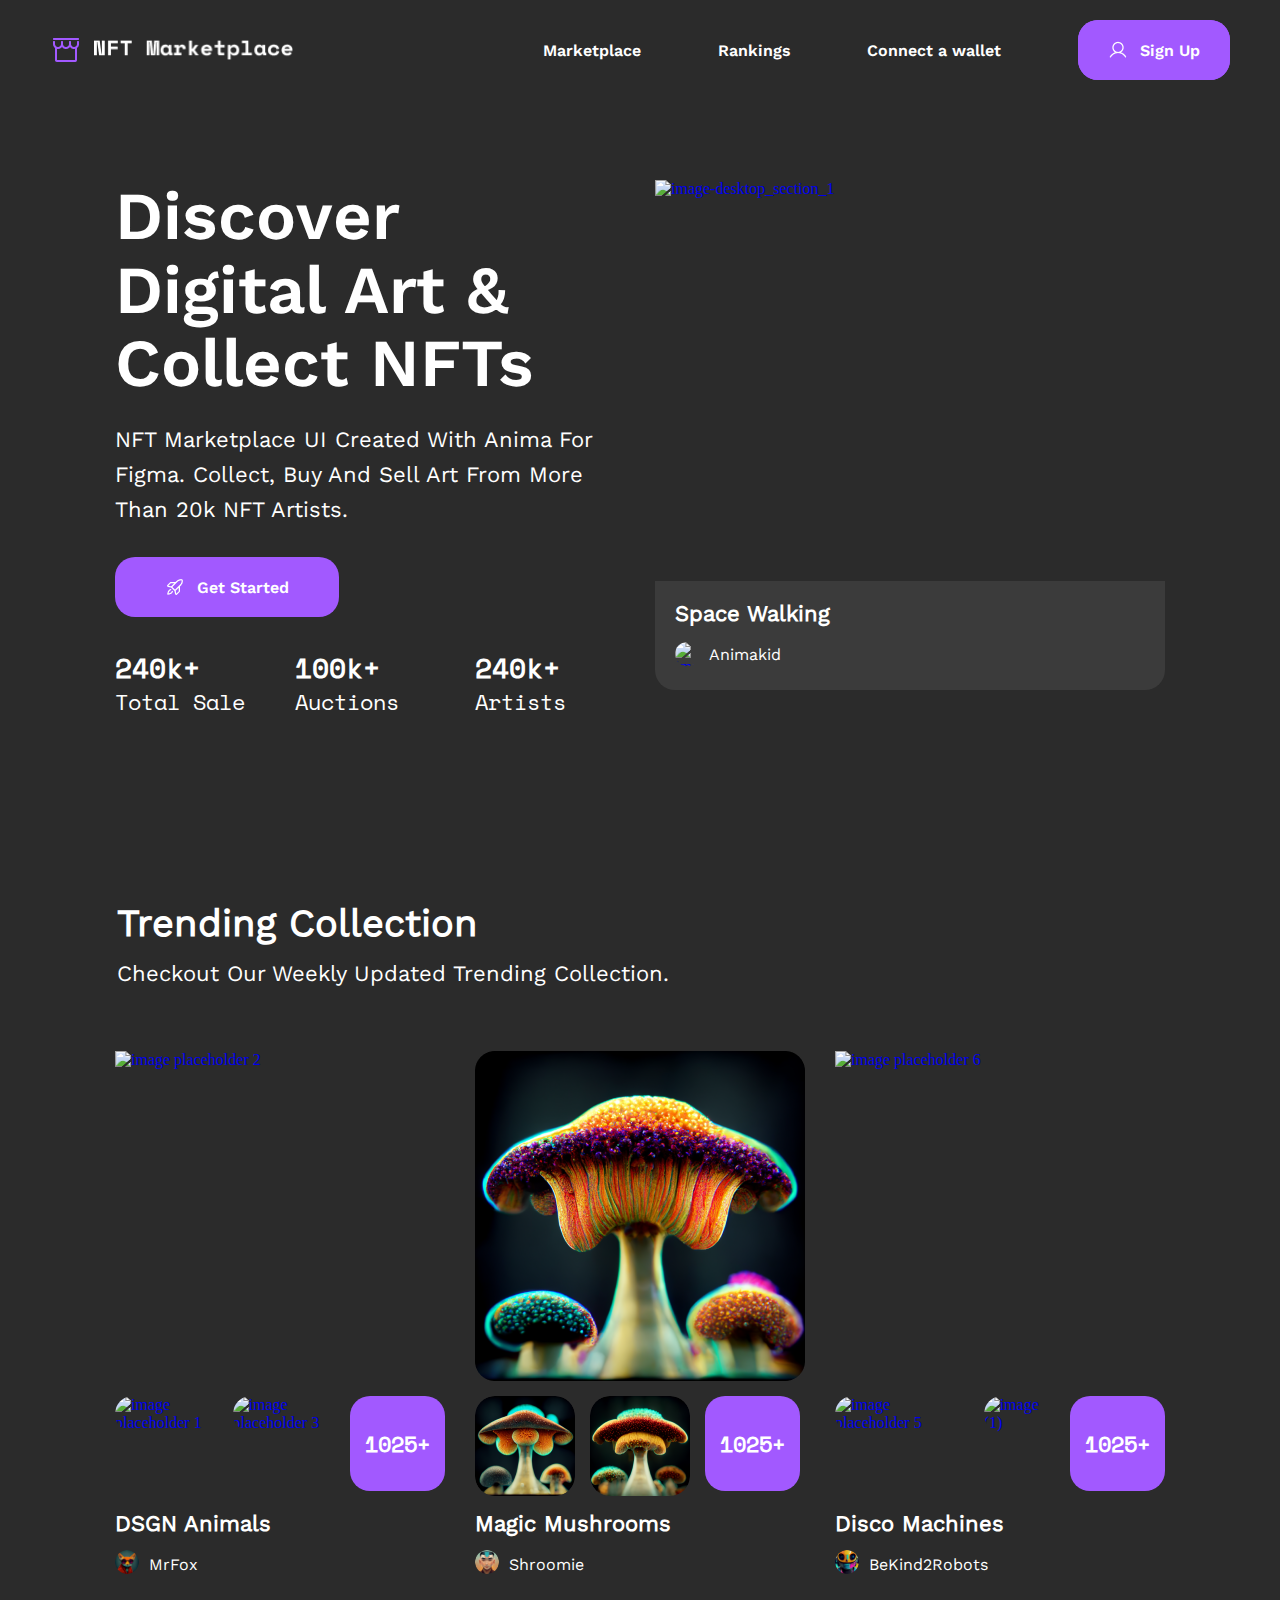
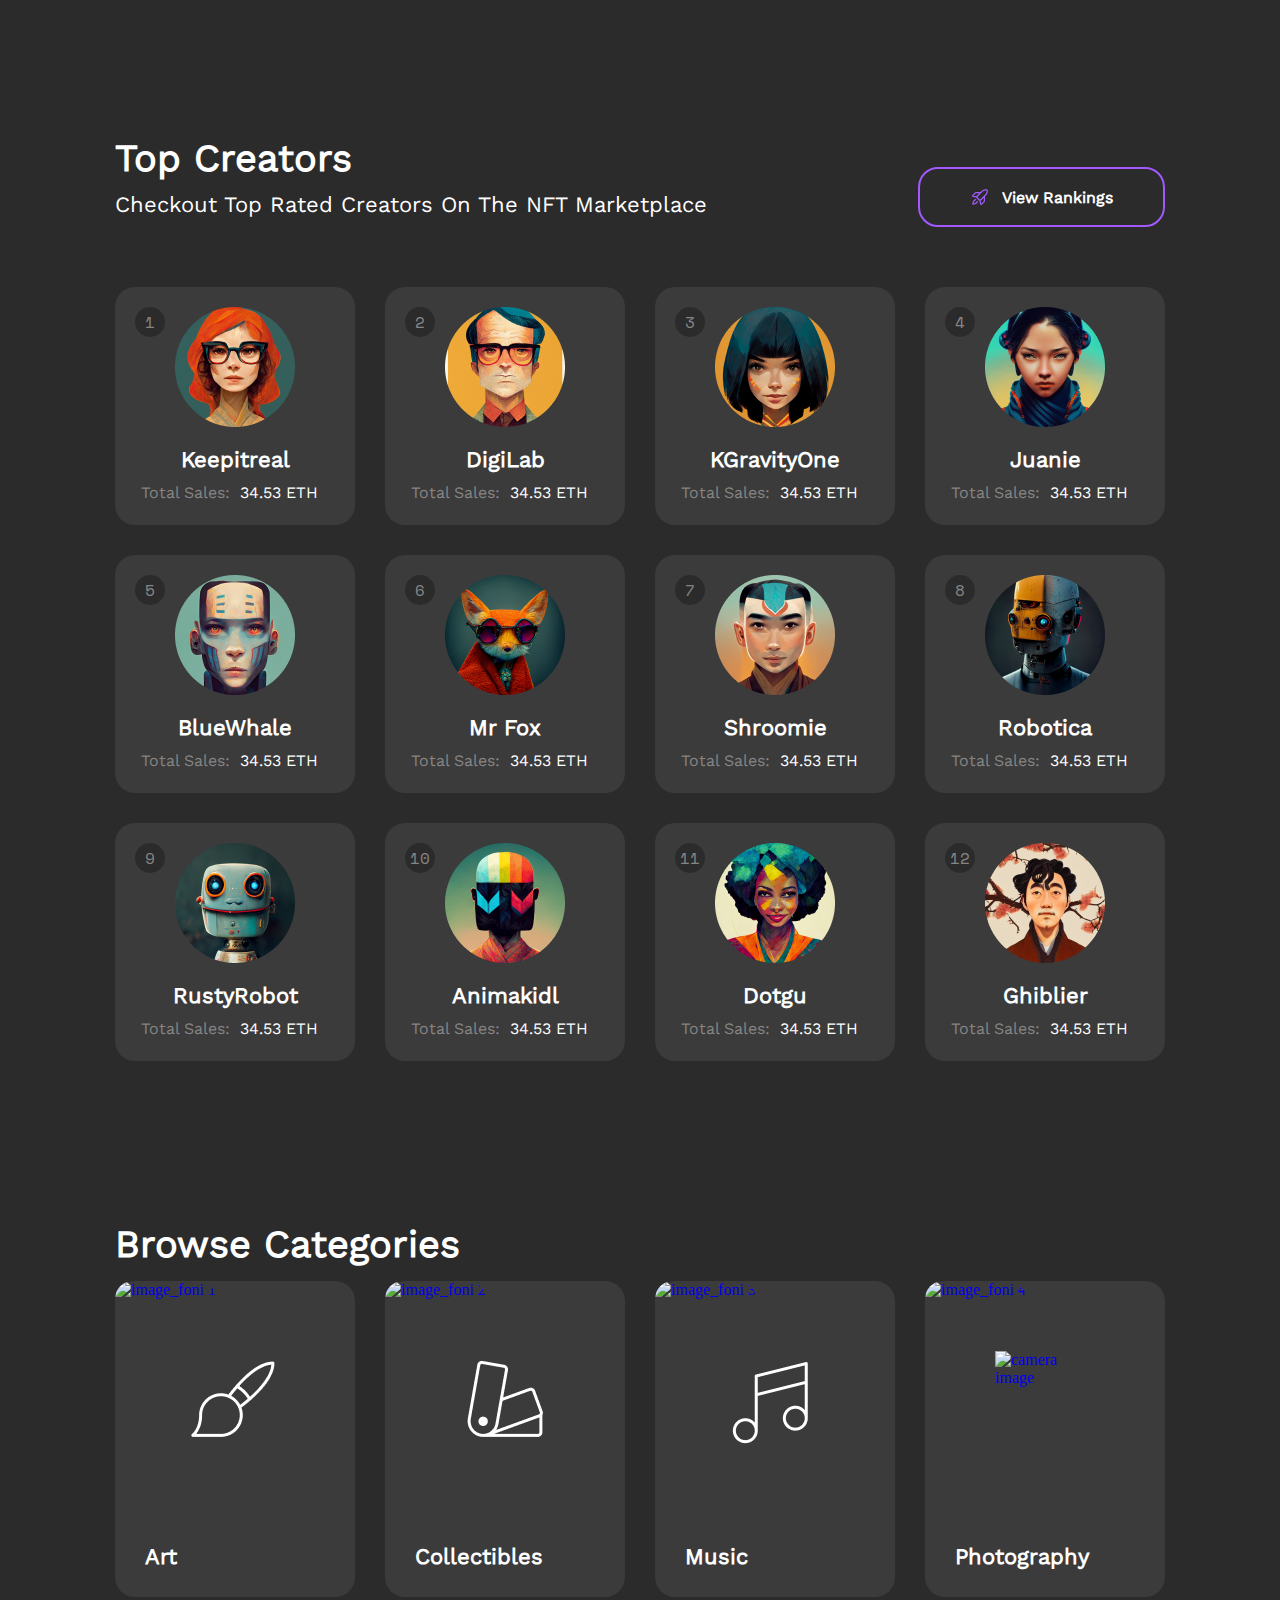
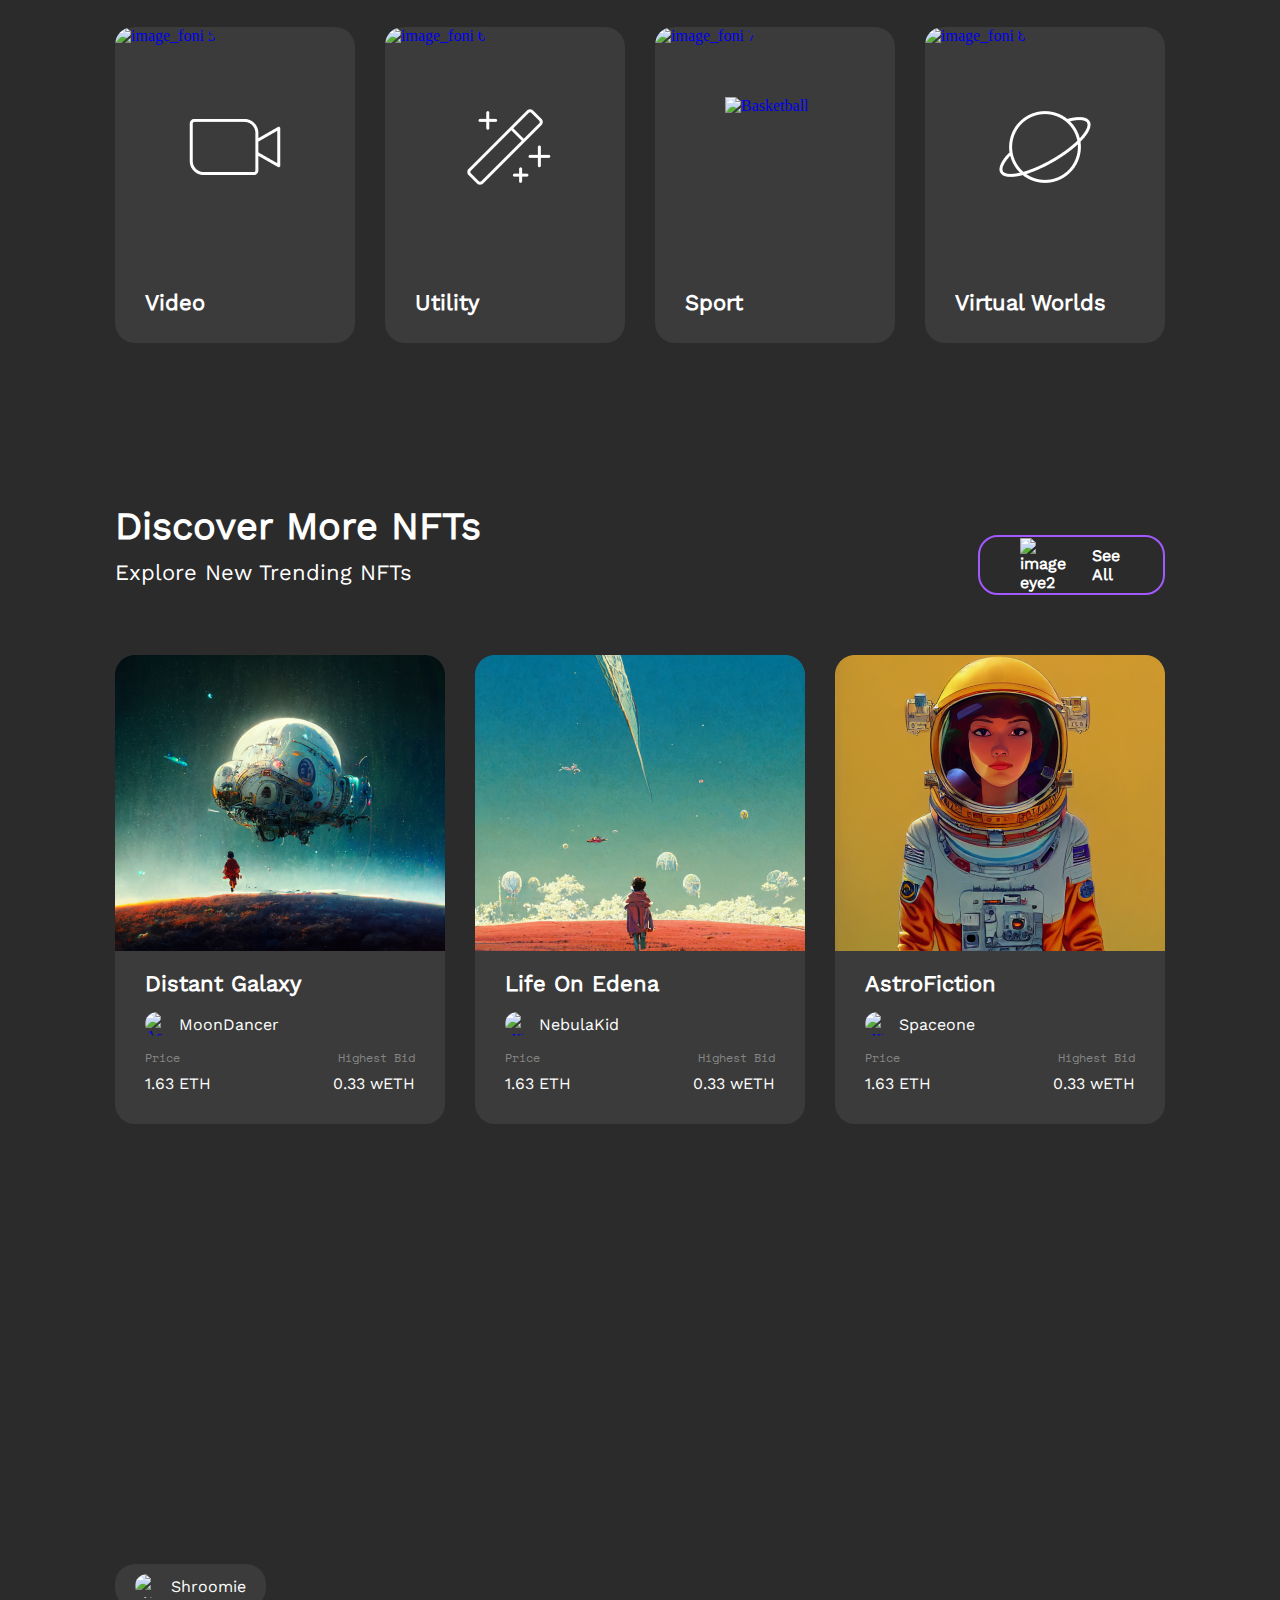
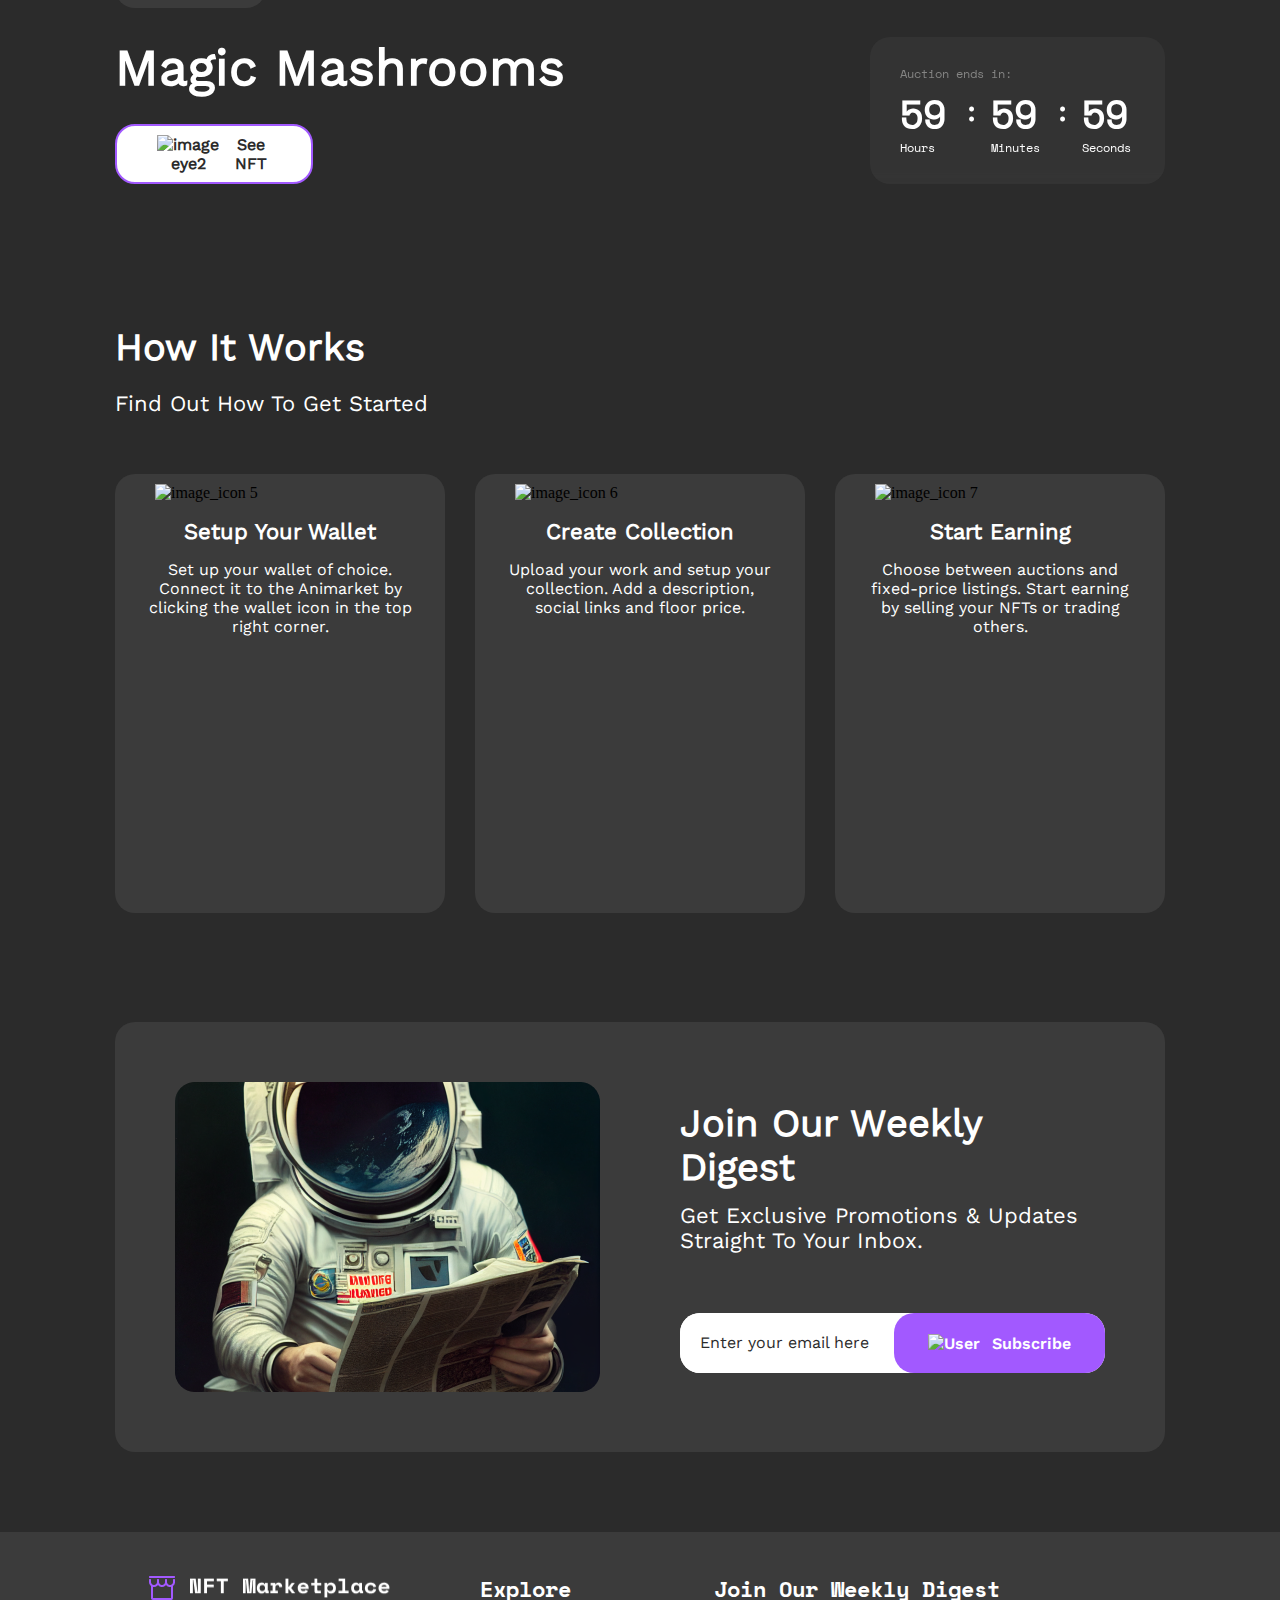
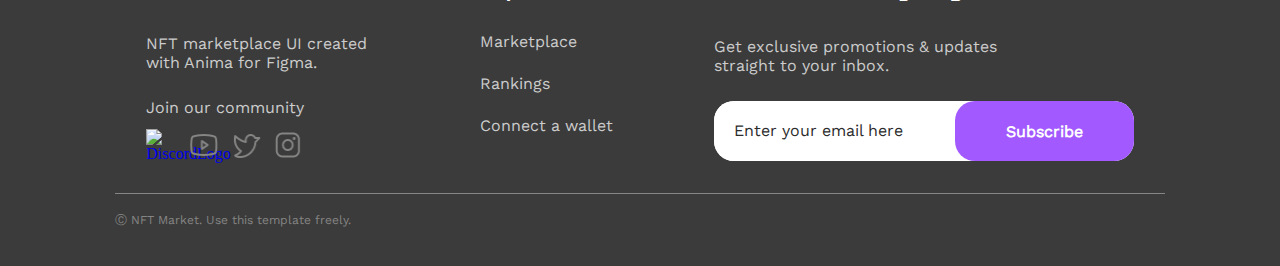
==== index.html @ 7fdbebb8 "Add files via upload" ====
<!DOCTYPE html>
<html lang="en">
<head>
    <meta charset="UTF-8">
    <meta name="viewport" content="width=device-width, initial-scale=1.0">
    <link rel="stylesheet" href="style.css">
    <title>index</title>
</head>
<body>
    <!--header start-->
    <header>
        <!--site logo-->
        <a class="header_image" href="#section_8_subscrible">
            <img class="image_logo_1" src="image/Storefront.png" alt="Storefront">
            <img class="image_logo_2" src="image/NFT Marketplace.png" alt="NFT">
        </a>
        <!--site logo end-->
        <!--menu navbar-->
        <nav class="navbar_menu">
            <a href="marketplace.html">Marketplace</a>
            <a href="rakings.html">Rankings</a>
            <a href="nft2.html">Connect a wallet</a>
            <button class="sign_up" type="button"><a class="sign_up" href="nft2.html"><img class="sign_up_image" src="image/User.png" alt="User">Sign Up</a></button>
            <!--mobile version-->
            <div class="burger_menu">
                <img class="image_burger_menu" src="image/Burger Menu.png" alt="burger_menu">
            </div>
        </nav>
        <!--menu navbar end-->
    </header>
    <!--header end-->  
    <!--main start-->
    <main>
        <div class="desktop_section_1">
            <div class="desktop_container_1">
                <!--section 1 desktop information box-->
                <div class="desktop_box_1">
                    <!--h1-->
                    <div class="desktop_text_h1">
                        <h1 class="desktop_text_h1_style">Discover digital art & Collect NFTs</h1>
                    </div>
                    <!--paragraf-->
                    <div id="desktop_text_p" class="desktop_text_h1">
                        <p class="desktop_text_p_style">NFT marketplace UI created with Anima for Figma. Collect, buy and sell art from more than 20k NFT artists.</p>
                    </div>
                     <!--a link ღილაკი Get Started-->
                    <a id="desktop_get_started" class="sign_up" href="nft2.html"><img class="image_user" src="image/RocketLaunch.png" alt="RocketLaunch">Get Started</a>
                    <!--information text add-->
                    <div class="desktop_add_info_box">
                        <div class="add_mini_box"><p class="add_mini_box_text">240k+</p></div>
                        <div class="add_mini_box"><p class="add_mini_box_text">100k+</p></div>
                        <div class="add_mini_box"><p class="add_mini_box_text">240k+</p></div>
                        <div class="add_mini_box"><p class="add_mini_box_text2">Total Sale</p></div>
                        <div class="add_mini_box"><p class="add_mini_box_text2">Auctions</p></div>
                        <div class="add_mini_box"><p class="add_mini_box_text2">Artists</p></div>
                    </div>
                    <!--information text add   end--> 
                </div>
                <!--section 1 desktop information box end-->
                <!-- a link ( foto and text)-->
                <a class="desktop_box_2" href="artist.html">
                    <div class="desktop_image_charcho">
                        <img class="desktop_image_box_2" src="image/Image decstop_section 1.png" alt="image-desktop_section_1">
                    </div>
                    <div class="desktop_box_2_part">
                        <div class="desktop_text_space_walking">
                            <p class="desktop_text_space_walking_style">Space Walking</p>
                        </div>
                        <div class="desktop_animekid_box">
                            <img class="desktop_image_avatar" src="image/Asset 12 2 (1).png" alt="image_asset 12 2 1">
                            <p class="desktop_text_animakid">Animakid</p>
                        </div>
                    </div>
                </a>
                <!-- a link ( foto and text)   end-->
                <!--desktop_mobile version-->
                <a class="desktop_get_started_mobile" href="nft2.html"><img class="image_user" src="image/RocketLaunch.png" alt="RocketLaunch">Get Started</a>
                <div class="desktop_add_info_box_mobile">
                    <div class="desktop_mini_box_mobile"><p class="add_mini_box_text">240k+</p></div>
                    <div class="desktop_mini_box_mobile"><p class="add_mini_box_text">100k+</p></div>
                    <div class="desktop_mini_box_mobile"><p class="add_mini_box_text">240k+</p></div>
                    <div class="desktop_mini_box_mobile2"><p class="add_mini_box_text2">Total Sale</p></div>
                    <div class="desktop_mini_box_mobile2"><p class="add_mini_box_text2">Auctions</p></div>
                    <div class="desktop_mini_box_mobile2"><p class="add_mini_box_text2">Artists</p></div>
                </div>
                <!--desktop_mobile version   end-->
            </div>
        </div>
        <!--section 2 (desktop)-->
        <div class="desktop_section_2">
            <!--section 2 h1-->
            <div class="desk_section_2_h1">
                <p class="trending_collection_style">Trending Collection</p>
            </div>
            <!--section 2 h3-->
            <div id="desk_section_2_h3" class="desk_section_2_h1">
                <p class="desk_section_2_h3_style">Checkout our weekly updated trending collection.</p>
            </div>
            <!-- section 2   image card -->
            <div class="desk_section_2_image_card">
                <!-- 3 big image-->
                <div class="desk_section_2_card_charcho">
                    <a href="nft page.html"><img class="section_2_big_image" src="image/Image Placeholder (2).png" alt="image placeholder 2"></a>
                </div>
                <div id="mobile_none_box1" class="desk_section_2_card_charcho">
                    <a href="nft page.html"><img class="section_2_big_image" src="image/Primary Photo Placeholder 2.png" alt="Primary photo placeholder 2"></a>
                </div>
                <div id="mobile_none_box2" class="desk_section_2_card_charcho">
                    <a href="nft page.html"><img class="section_2_big_image" src="image/Image Placeholder (6).png" alt="image placeholder 6"></a>
                </div>
                <!-- 3 big image end-->
                <!-- 2 small image card end namber box-->
                <div class="desk_section_2_card_charcho_2">
                    <a href="nft page.html"><img class="section_2_mini_image" src="image/Image Placeholder (1).png" alt="image placeholder  1"></a>
                    <a href="nft page.html"><img class="section_2_mini_image" src="image/Image Placeholder (3).png" alt="image placeholder 3"></a>
                    <a href="nft page.html"><div class="mini_image_box">
                        <p class="mini_image_number">1025+</p>
                    </div></a>
                </div>
                <div id="mobile_none_box3" class="desk_section_2_card_charcho_2">
                    <a href="nft page.html"><img class="section_2_mini_image" src="image/Secondary Photo Placeholder 4.png" alt="Secondary 4"></a>
                    <a href="nft page.html"><img class="section_2_mini_image" src="image/Secondary Photo Placeholder 5.png" alt=" Secondary 5"></a>
                    <a href="nft page.html"><div class="mini_image_box">
                        <p class="mini_image_number">1025+</p>
                    </div></a>
                </div>
                <div id="mobile_none_box4" class="desk_section_2_card_charcho_2">
                    <a href="nft page.html"><img class="section_2_mini_image" src="image/Image Placeholder (5).png" alt="image placeholder 5"></a>
                    <a href="nft page.html"><img class="section_2_mini_image" src="image/Image (1).png" alt=" image (1)"></a>
                    <a href="nft page.html"><div class="mini_image_box">
                        <p class="mini_image_number">1025+</p>
                    </div></a>
                </div>
                <!-- 2 small image card end namber box    end-->
                <!-- 3 card name and logo -->
                <div class="desk_section_2_card_charcho_3">
                    <div class="desktop_text_space_walking">
                        <p class="desktop_text_space_walking_style">DSGN Animals</p>
                    </div>
                    <div class="desktop_animekid_box">
                        <a href="artist.html"><img class="desktop_image_avatar" src="image/list 6.png" alt="list 6"></a>
                        <p class="desktop_text_animakid">MrFox</p>
                    </div>    
                </div>
                <div id="mobile_none_box5" class="desk_section_2_card_charcho_3">
                    <div class="desktop_text_space_walking">
                        <p class="desktop_text_space_walking_style">Magic Mushrooms</p>
                    </div>
                    <div class="desktop_animekid_box">
                        <a href="artist.html"><img class="desktop_image_avatar" src="image/list 7.png" alt="list 7"></a>
                        <p class="desktop_text_animakid">Shroomie</p>
                    </div>    
                </div>
                <div id="mobile_none_box6" class="desk_section_2_card_charcho_3">
                    <div class="desktop_text_space_walking">
                        <p class="desktop_text_space_walking_style">Disco Machines</p>
                    </div>
                    <div class="desktop_animekid_box">
                        <a href="artist.html"><img class="desktop_image_avatar" src="image/list 12.png" alt="list 12"></a>
                        <p class="desktop_text_animakid">BeKind2Robots</p>
                    </div>    
                </div>
                <!-- 3 card name and logo   end -->
            </div>
        </div>
        <!--section 2 (desktop)   end-->
        <!--section 3 -->
        <div class="desktop_section_3">
            <!--section 3 text and  link-->
            <div class="desk_section_3_text_and_link_box">
                <!--section 3 h1 and paragraf-->
                <div class="desk_section_3_text">
                    <div class="section_3_line_h1">
                        <h1 class="trending_collection_style">Top creators</h1>
                    </div>
                    <div class="section_3_line_paragraf">
                        <p class="desk_section_2_h3_style">Checkout Top Rated Creators on the NFT Marketplace</p>
                    </div>
                </div>
                <!--a link ღილაკი View Rankings-->
                <a class="section_3_view_rankings" href="rakings.html"><img class="image_user" src="image/RocketLaunch 2.png" alt="RocketLaunch 2">View Rankings</a>
            </div>
            <!--section 3 text and link  end--> 
            <!--section 3 card box-->
            <div class="desk_section_3_cards_box">
                <!--section 3  card 1-->
                <a class="desk_section_3_card" href="artist.html">
                    <div class="section_3_image_and_namber">
                        <div class="section_3_number_box">
                            <p class="section_3_number_box_style">1</p>
                        </div>
                        <img class="section_3_card_image_1" src="image/person 1.png" alt="person 1">
                    </div>
                    <div class="section_3_name_and_sales">
                        <div class="section_3_name">
                            <p class="desktop_text_space_walking_style">Keepitreal</p>
                        </div>
                        <div id="section_3_sales_box" class="section_3_image_and_namber">
                            <div class="section_3_total_sales">
                                <p class="section_3_total_sales_style">Total Sales:</p>
                            </div>
                            <div class="section_3_total_sales">
                                <p class="desktop_text_animakid">34.53 ETH</p>
                            </div>
                        </div>
                    </div>
                </a>
                <!--section 3  card 2-->
                <a class="desk_section_3_card" href="artist.html">
                    <div class="section_3_image_and_namber">
                        <div class="section_3_number_box">
                            <p class="section_3_number_box_style">2</p>
                        </div>
                        <img class="section_3_card_image_1" src="image/person 2.png" alt="person 2">
                    </div>
                    <div class="section_3_name_and_sales">
                        <div class="section_3_name">
                            <p class="desktop_text_space_walking_style">DigiLab</p>
                        </div>
                        <div id="section_3_sales_box" class="section_3_image_and_namber">
                            <div class="section_3_total_sales">
                                <p class="section_3_total_sales_style">Total Sales:</p>
                            </div>
                            <div class="section_3_total_sales">
                                <p class="desktop_text_animakid">34.53 ETH</p>
                            </div>
                        </div>
                    </div>
                </a>
                <!--section 3  card 3-->
                <a class="desk_section_3_card" href="artist.html">
                    <div class="section_3_image_and_namber">
                        <div class="section_3_number_box">
                            <p class="section_3_number_box_style">3</p>
                        </div>
                        <img class="section_3_card_image_1" src="image/person 3.png" alt="person 3">
                    </div>
                    <div class="section_3_name_and_sales">
                        <div class="section_3_name">
                            <p class="desktop_text_space_walking_style">KGravityOne</p>
                        </div>
                        <div id="section_3_sales_box" class="section_3_image_and_namber">
                            <div class="section_3_total_sales">
                                <p class="section_3_total_sales_style">Total Sales:</p>
                            </div>
                            <div class="section_3_total_sales">
                                <p class="desktop_text_animakid">34.53 ETH</p>
                            </div>
                        </div>
                    </div>
                </a>
                <!--section 3  card 4-->
                <a class="desk_section_3_card">
                    <div class="section_3_image_and_namber">
                        <div class="section_3_number_box">
                            <p class="section_3_number_box_style">4</p>
                        </div>
                        <img class="section_3_card_image_1" src="image/person 4.png" alt="person 4">
                    </div>
                    <div class="section_3_name_and_sales">
                        <div class="section_3_name">
                            <p class="desktop_text_space_walking_style">Juanie</p>
                        </div>
                        <div id="section_3_sales_box" class="section_3_image_and_namber">
                            <div class="section_3_total_sales">
                                <p class="section_3_total_sales_style">Total Sales:</p>
                            </div>
                            <div class="section_3_total_sales">
                                <p class="desktop_text_animakid">34.53 ETH</p>
                            </div>
                        </div>
                    </div>
                </a>
                <!--section 3  card 5-->
                <a class="desk_section_3_card">
                    <div class="section_3_image_and_namber">
                        <div class="section_3_number_box">
                            <p class="section_3_number_box_style">5</p>
                        </div>
                        <img class="section_3_card_image_1" src="image/person 5.png" alt="person 5">
                    </div>
                    <div class="section_3_name_and_sales">
                        <div class="section_3_name">
                            <p class="desktop_text_space_walking_style">BlueWhale</p>
                        </div>
                        <div id="section_3_sales_box" class="section_3_image_and_namber">
                            <div class="section_3_total_sales">
                                <p class="section_3_total_sales_style">Total Sales:</p>
                            </div>
                            <div class="section_3_total_sales">
                                <p class="desktop_text_animakid">34.53 ETH</p>
                            </div>
                        </div>
                    </div>
                </a>
                <!--section 3  card 6-->
                <a id="mobile_version_none_6" class="desk_section_3_card" href="artist.html">
                    <div class="section_3_image_and_namber">
                        <div class="section_3_number_box">
                            <p class="section_3_number_box_style">6</p>
                        </div>
                        <img class="section_3_card_image_1" src="image/person 6.png" alt="person 6">
                    </div>
                    <div class="section_3_name_and_sales">
                        <div class="section_3_name">
                            <p class="desktop_text_space_walking_style">mr fox</p>
                        </div>
                        <div id="section_3_sales_box" class="section_3_image_and_namber">
                            <div class="section_3_total_sales">
                                <p class="section_3_total_sales_style">Total Sales:</p>
                            </div>
                            <div class="section_3_total_sales">
                                <p class="desktop_text_animakid">34.53 ETH</p>
                            </div>
                        </div>
                    </div>
                </a>
                <!--section 3  card 7-->
                <a href="artist.html" id="mobile_version_none_7" class="desk_section_3_card">
                    <div class="section_3_image_and_namber">
                        <div class="section_3_number_box">
                            <p class="section_3_number_box_style">7</p>
                        </div>
                        <img class="section_3_card_image_1" src="image/person 7.png" alt="person 7">
                    </div>
                    <div class="section_3_name_and_sales">
                        <div class="section_3_name">
                            <p class="desktop_text_space_walking_style">Shroomie</p>
                        </div>
                        <div id="section_3_sales_box" class="section_3_image_and_namber">
                            <div class="section_3_total_sales">
                                <p class="section_3_total_sales_style">Total Sales:</p>
                            </div>
                            <div class="section_3_total_sales">
                                <p class="desktop_text_animakid">34.53 ETH</p>
                            </div>
                        </div>
                    </div>
                </a>
                <!--section 3  card 8-->
                <a id="mobile_version_none_8" class="desk_section_3_card" href="artist.html">
                    <div class="section_3_image_and_namber">
                        <div class="section_3_number_box">
                            <p class="section_3_number_box_style">8</p>
                        </div>
                        <img class="section_3_card_image_1" src="image/person 8.png" alt="person8">
                    </div>
                    <div class="section_3_name_and_sales">
                        <div class="section_3_name">
                            <p class="desktop_text_space_walking_style">robotica</p>
                        </div>
                        <div id="section_3_sales_box" class="section_3_image_and_namber">
                            <div class="section_3_total_sales">
                                <p class="section_3_total_sales_style">Total Sales:</p>
                            </div>
                            <div class="section_3_total_sales">
                                <p class="desktop_text_animakid">34.53 ETH</p>
                            </div>
                        </div>
                    </div>
                </a>
                <!--section 3  card 9-->
                <a id="mobile_version_none_9" class="desk_section_3_card" href="artist.html">
                    <div class="section_3_image_and_namber">
                        <div class="section_3_number_box">
                            <p class="section_3_number_box_style">9</p>
                        </div>
                        <img class="section_3_card_image_1" src="image/person 9.png" alt="person 9">
                    </div>
                    <div class="section_3_name_and_sales">
                        <div class="section_3_name">
                            <p class="desktop_text_space_walking_style">RustyRobot</p>
                        </div>
                        <div id="section_3_sales_box" class="section_3_image_and_namber">
                            <div class="section_3_total_sales">
                                <p class="section_3_total_sales_style">Total Sales:</p>
                            </div>
                            <div class="section_3_total_sales">
                                <p class="desktop_text_animakid">34.53 ETH</p>
                            </div>
                        </div>
                    </div>
                </a>
                <!--section 3  card 10-->
                <a id="mobile_version_none_10" class="desk_section_3_card" href="artist.html">
                    <div class="section_3_image_and_namber">
                        <div class="section_3_number_box">
                            <p class="section_3_number_box_style">10</p>
                        </div>
                        <img class="section_3_card_image_1" src="image/person 10.png" alt="person 10">
                    </div>
                    <div class="section_3_name_and_sales">
                        <div class="section_3_name">
                            <p class="desktop_text_space_walking_style">animakidl</p>
                        </div>
                        <div id="section_3_sales_box" class="section_3_image_and_namber">
                            <div class="section_3_total_sales">
                                <p class="section_3_total_sales_style">Total Sales:</p>
                            </div>
                            <div class="section_3_total_sales">
                                <p class="desktop_text_animakid">34.53 ETH</p>
                            </div>
                        </div>
                    </div>
                </a>
                <!--section 3  card 11-->
                <a id="mobile_version_none_11" class="desk_section_3_card" href="artist.html">
                    <div class="section_3_image_and_namber">
                        <div class="section_3_number_box">
                            <p class="section_3_number_box_style">11</p>
                        </div>
                        <img class="section_3_card_image_1" src="image/person 11.png" alt="person 11">
                    </div>
                    <div class="section_3_name_and_sales">
                        <div class="section_3_name">
                            <p class="desktop_text_space_walking_style">Dotgu</p>
                        </div>
                        <div id="section_3_sales_box" class="section_3_image_and_namber">
                            <div class="section_3_total_sales">
                                <p class="section_3_total_sales_style">Total Sales:</p>
                            </div>
                            <div class="section_3_total_sales">
                                <p class="desktop_text_animakid">34.53 ETH</p>
                            </div>
                        </div>
                    </div>
                </a>
                <!--section 3  card 12-->
                <a href="artist.html" id="mobile_version_none_12" class="desk_section_3_card">
                    <div class="section_3_image_and_namber">
                        <div class="section_3_number_box">
                            <p class="section_3_number_box_style">12</p>
                        </div>
                        <img class="section_3_card_image_1" src="image/person 12.png" alt="person 12">
                    </div>
                    <div class="section_3_name_and_sales">
                        <div class="section_3_name">
                            <p class="desktop_text_space_walking_style">Ghiblier</p>
                        </div>
                        <div id="section_3_sales_box" class="section_3_image_and_namber">
                            <div class="section_3_total_sales">
                                <p class="section_3_total_sales_style">Total Sales:</p>
                            </div>
                            <div class="section_3_total_sales">
                                <p class="desktop_text_animakid">34.53 ETH</p>
                            </div>
                        </div>
                    </div>
                </a>
            </div>
            <!--section 3 card box   end-->
            <!--mobile version view rankings-->
            <a class="section_3_view_rankings_mobile" href="marketplace.html"><img class="image_user" src="image/RocketLaunch 2.png" alt="RocketLaunch 2">View Rankings</a>
        </div>
        <!--desktop section 3 end-->
        <!--desktop section 4-->
        <div class="desktop_section_4">
            <!--section 4 h1 text-->
            <div id="desk_section_4_browse_categories" class="desk_section_2_h1">
                <p class="trending_collection_style">browse categories</p>
            </div>
            <!--section 4 card box-->
            <div class="desk_section_4_card_box">
                <!--section 4 card 1-->
                <a href="marketplace.html">
                    <div class="desk_section_4_card">
                        <div class="section_4_card_image_box">
                            <img class="section_4_card_image_foni" src="image/foni 1.png" alt="image_foni 1">
                            <img class="section_4_card_image_center" src="image/PaintBrush.png" alt="PaintBrush">
                        </div>
                        <div class="section_4_card_text_box">
                            <p class="section_4_card_text_box_style">Art</p>
                        </div>
                    </div>
                </a>
                <!--section 4 card 2-->
                <a href="marketplace.html">
                    <div class="desk_section_4_card">
                        <div class="section_4_card_image_box">
                            <img class="section_4_card_image_foni" src="image/foni 2.png" alt="image_foni 2">
                            <img class="section_4_card_image_center" src="image/Swatches.png" alt="Swatches">
                        </div>
                        <div class="section_4_card_text_box">
                            <p class="section_4_card_text_box_style">Collectibles</p>
                        </div>
                    </div>
                </a>
                <!--section 4 card 3-->
                <a href="marketplace.html">
                    <div class="desk_section_4_card">
                        <div class="section_4_card_image_box">
                            <img class="section_4_card_image_foni" src="image/foni 3.png" alt="image_foni 3">
                            <img class="section_4_card_image_center" src="image/MusicNotes.png" alt="MusicNotes">
                        </div>
                        <div class="section_4_card_text_box">
                            <p class="section_4_card_text_box_style">Music</p>
                        </div>
                    </div>
                </a>
                <!--section 4 card 4-->
                <a href="marketplace.html">
                    <div class="desk_section_4_card">
                        <div class="section_4_card_image_box">
                            <img class="section_4_card_image_foni" src="image/foni 4.png" alt="image_foni 4">
                            <img class="section_4_card_image_center" src="image/Camera.png" alt="camera image">
                        </div>
                        <div class="section_4_card_text_box">
                            <p class="section_4_card_text_box_style">Photography</p>
                        </div>
                    </div>
                </a>
                <!--section 4 card 5-->
                <a href="marketplace.html">
                    <div class="desk_section_4_card">
                        <div class="section_4_card_image_box">
                            <img class="section_4_card_image_foni" src="image/foni 5.png" alt="image_foni 5">
                            <img class="section_4_card_image_center" src="image/VideoCamera.png" alt="VideoCamera">
                        </div>
                        <div class="section_4_card_text_box">
                            <p class="section_4_card_text_box_style">Video</p>
                        </div>
                    </div>
                </a>
                <!--section 4 card 6-->
                <a href="marketplace.html">
                    <div class="desk_section_4_card">
                        <div class="section_4_card_image_box">
                            <img class="section_4_card_image_foni" src="image/foni 6.png" alt="image_foni 6">
                            <img class="section_4_card_image_center" src="image/MagicWand.png" alt="MagicWand">
                        </div>
                        <div class="section_4_card_text_box">
                            <p class="section_4_card_text_box_style">Utility</p>
                        </div>
                    </div>
                </a>
                <!--section 4 card 7-->
                <a href="marketplace.html">
                    <div class="desk_section_4_card">
                        <div class="section_4_card_image_box">
                            <img class="section_4_card_image_foni" src="image/foni 7.png" alt="image_foni 7">
                            <img class="section_4_card_image_center" src="image/Basketball.png" alt="Basketball">
                        </div>
                        <div class="section_4_card_text_box">
                            <p class="section_4_card_text_box_style">Sport</p>
                        </div>
                    </div>
                </a>
                <!--section 4 card 8-->
                <a href="marketplace.html">
                    <div class="desk_section_4_card">
                        <div class="section_4_card_image_box">
                            <img class="section_4_card_image_foni" src="image/foni 8.png" alt="image_foni 8">
                            <img class="section_4_card_image_center" src="image/Planet.png" alt="Planet">
                        </div>
                        <div class="section_4_card_text_box">
                            <p class="section_4_card_text_box_style">Virtual Worlds</p>
                        </div>
                    </div>
                </a>
            </div>
            <!--section 4 card box end-->
        </div>
        <!--desktop sectiom 4 end-->
        <!--desktop section 5-->
        <div id="desktop_section_5" class="desktop_section_4">
            <!--section 5 class copy section 2-->
            <div class="desk_section_3_text_and_link_box">
                <!--section 5 h1 text -->
                <div id="desk_section_5_text" class="desk_section_3_text">
                    <div class="section_3_line_h1">
                        <h1 class="trending_collection_style">Discover More NFTs</h1>
                    </div>
                    <div class="section_3_line_paragraf">
                        <p class="desk_section_2_h3_style">Explore new trending NFTs</p>
                    </div>
                </div>
                <!--button ღილაკი See All-->
                <a id="section_5_see_all" class="section_3_view_rankings" href="marketplace.html"><img class="image_user" src="image/Eye.png" alt="image eye2">See All</a>
            </div>
            <!--section 5,information copy section 2-->
            <!--section 5 conteiner 2 card box (3 card)-->
            <div class="section_5_container_2">
                <!--section 5 container 2 card 1 -->
                <a class="section_5_container_2_card" href="nft page.html">
                    <div class="section_5_card_image_box">
                        <img class="section_5_card_big_image" src="image/section 5 namber 1.png" alt="section 5 number 1">
                    </div>
                    <!--container 2 card text box-->
                    <div class="section_5_card_text_box">
                        <div class="desktop_text_space_walking">
                            <p class="desktop_text_space_walking_style">Distant Galaxy</p>
                        </div>
                        <div class="desktop_animekid_box">
                            <img class="desktop_image_avatar" src="image/Asset 12 2.png" alt="Asset 12 2">
                            <p class="desktop_text_animakid">MoonDancer</p>
                        </div>
                        <div class="container_2_card_price_and_highest_box">
                            <div class="container_2_card_price_box">
                                <div class="container_2_card_price">
                                    <p class="container_2_card_price_style">Price</p>
                                </div> 
                                <div class="container_2_card_price_2">
                                    <p class="desktop_text_animakid">1.63 ETH</p>
                                </div>
                            </div>
                            <div class="container_2_card_price_box_2">
                                <div class="container_2_card_price_3">
                                    <p class="container_2_card_price_style">Highest Bid</p>
                                </div> 
                                <div class="container_2_card_price_4">
                                    <p class="desktop_text_animakid">0.33 wETH</p>
                                </div>
                            </div>    
                        </div>    
                    </div>
                </a>
                <!--section 5 container 2 card 2 -->
                <a class="section_5_container_2_card" href="nft page.html">
                    <div class="section_5_card_image_box">
                        <img class="section_5_card_big_image" src="image/section 5 namber 2.png" alt="section 5 number 2">
                    </div>
                    <div class="section_5_card_text_box">
                        <div class="desktop_text_space_walking">
                            <p class="desktop_text_space_walking_style">Life On Edena</p>
                        </div>
                        <div class="desktop_animekid_box">
                            <img class="desktop_image_avatar" src="image/Avatar (5).png" alt="avatar 5">
                            <p class="desktop_text_animakid">NebulaKid</p>
                        </div>
                        <div class="container_2_card_price_and_highest_box">
                            <div class="container_2_card_price_box">
                                <div class="container_2_card_price">
                                    <p class="container_2_card_price_style">Price</p>
                                </div> 
                                <div class="container_2_card_price_2">
                                    <p class="desktop_text_animakid">1.63 ETH</p>
                                </div>
                            </div>
                            <div class="container_2_card_price_box_2">
                                <div class="container_2_card_price_3">
                                    <p class="container_2_card_price_style">Highest Bid</p>
                                </div> 
                                <div class="container_2_card_price_4">
                                    <p class="desktop_text_animakid">0.33 wETH</p>
                                </div>
                            </div>    
                        </div>    
                    </div>
                </a>
                <!--section 5 container 2 card 3 -->
                <a class="section_5_container_2_card" href="nft page.html">
                    <div class="section_5_card_image_box">
                        <img class="section_5_card_big_image" src="image/section 5 namber 3.png" alt="section 5 number 3">
                    </div>
                    <div class="section_5_card_text_box">
                        <div class="desktop_text_space_walking">
                            <p class="desktop_text_space_walking_style">AstroFiction</p>
                        </div>
                        <div  class="desktop_animekid_box">
                            <img class="desktop_image_avatar" src="image/Avatar (3).png" alt="avatar 3">
                            <p class="desktop_text_animakid">Spaceone</p>
                        </div>
                        <div class="container_2_card_price_and_highest_box">
                            <div class="container_2_card_price_box">
                                <div class="container_2_card_price">
                                    <p class="container_2_card_price_style">Price</p>
                                </div> 
                                <div class="container_2_card_price_2">
                                    <p class="desktop_text_animakid">1.63 ETH</p>
                                </div>
                            </div>
                            <div class="container_2_card_price_box_2">
                                <div class="container_2_card_price_3">
                                    <p class="container_2_card_price_style">Highest Bid</p>
                                </div> 
                                <div class="container_2_card_price_4">
                                    <p class="desktop_text_animakid">0.33 wETH</p>
                                </div>
                            </div>    
                        </div>    
                    </div>
                </a>
            </div>
            <!--section 5 conteiner 2 card box (3 card)   end-->
            <!--mobile version section 5 -->
            <a class="section_5_see_all_mobile" href="marketplace.html"><img class="image_user" src="image/Eye.png" alt="image eye2">See All</a>
        </div>
        <!--desktop section 5 end-->
        <!--desktop section 6 bacgraund image-->
        <div class="desktop_section_6_backgraund">
            <!--desktop section 6 -->
            <div class="desktop_section_6">
                <!--container links and taimer-->
                <div class="desk_section_6_container_3">
                    <!--box 1 link-Shroomie and text and link See NFT-->
                    <div class="container_3_box_1">
                        <a class="container_3_Shroomie_link" href="artist.html"><img class="desktop_image_avatar" src="image/Avatar 10.png" alt="avatar 10">Shroomie</a>
                        <div class="container_3_box_1_text">
                            <h1 class="container_3_box_1_text_style">Magic Mashrooms</h1>
                        </div>
                        <a id="section_6_see_nft" class="section_3_view_rankings" href="nft page.html"><img class="image_user" src="image/Eye.png" alt="image eye2">See NFT</a>
                    </div>
                    <!--box 1 link-Shroomie and text and link See NFT   end-->
                    <!--section 6 taimer auction box-->
                    <div class="section_6_auction_timer_box">
                        <div id="section_6_auction_time" class="container_2_card_price">
                            <p class="container_2_card_price_style">Auction ends in:</p>
                        </div>
                        <div class="section_6_time_box">
                            <div class="section_6_time_number">
                                <div class="section_6_number_59">
                                    <p class="section_6_number_59_style">59</p>
                                </div>
                                <div class="section_6_hours">
                                    <p class="section_6_hours_style">Hours</p>
                                </div>
                            </div>
                            <div class="section_6_orwertili">
                                <p class="section_6_orwertili_style">:</p>
                            </div>
                            <div class="section_6_time_number">
                                <div class="section_6_number_59">
                                    <p class="section_6_number_59_style">59</p>
                                </div>
                                <div class="section_6_hours">
                                    <p class="section_6_hours_style">Minutes</p>
                                </div>
                            </div>
                            <div class="section_6_orwertili">
                                <p class="section_6_orwertili_style">:</p>
                            </div>
                            <div class="section_6_time_number">
                                <div class="section_6_number_59">
                                    <p class="section_6_number_59_style">59</p>
                                </div>
                                <div class="section_6_hours">
                                    <p class="section_6_hours_style">Seconds</p>
                                </div>
                            </div>
                        </div>
                    </div>
                    <!--section 6 taimer auction box end-->
                    <!--mobile version link see nft-->
                    <a id="section_6_see_nft_mobile" class="section_3_view_rankings" href="nft page.html"><img class="image_user" src="image/Eye.png" alt="image eye2">See NFT</a>
                </div>
            </div>
        </div>
        <!-- desktop section 6 end-->
        <!-- desktop section 7-->
        <div id="desktop_section_7" class="desktop_section_4">
            <!--section 7 h1 -->
            <div id="desk_section_7_h1" class="desk_section_2_h1">
                <p class="trending_collection_style">How it works</p>
            </div>
            <div id="desk_section_7_h3" class="desk_section_2_h1">
                <p class="desk_section_2_h3_style">Find out how to get started</p>
            </div>
            <!--section 7 card conteiner 4-->
            <div id="section_7_container_4" class="section_5_container_2">
                <!-- section 7 . card 3-->
                <div class="section_7_container_card">
                    <img class="container_4_image_icon" src="image/Icon 5.png" alt="image_icon 5">
                    <div class="container_4_text_charcho">
                        <div class="container_4_text_box">
                            <p id="style_mobile" class="desktop_text_space_walking_style">Setup Your wallet</p>
                        </div>
                        <div class="container_4_text_box_2">
                            <p id="style_mobile_paragraf" class="desktop_text_animakid">Set up your wallet of choice. Connect it to the Animarket by clicking the wallet icon in the top right corner.</p>
                        </div>
                    </div>
                </div>
                <!--card 2-->
                <div class="section_7_container_card">
                    <img class="container_4_image_icon" src="image/Icon 6.png" alt="image_icon 6">
                    <div class="container_4_text_charcho">
                        <div class="container_4_text_box">
                            <p id="style_mobile2" class="desktop_text_space_walking_style">Create Collection</p>
                        </div>
                        <div class="container_4_text_box_2">
                            <p id="style_mobile_paragraf2" class="desktop_text_animakid">Upload your work and setup your collection. Add a description, social links and floor price.</p>
                        </div>
                    </div>
                </div>
                <!--card 3-->
                <div class="section_7_container_card">
                    <img class="container_4_image_icon" src="image/Icon 7.png" alt="image_icon 7">
                    <div class="container_4_text_charcho">
                        <div class="container_4_text_box">
                            <p id="style_mobile3" class="desktop_text_space_walking_style">Start Earning</p>
                        </div>
                        <div class="container_4_text_box_2">
                            <p id="style_mobile_paragraf3" class="desktop_text_animakid">Choose between auctions and fixed-price listings. Start earning by selling your NFTs or trading others.</p>
                        </div>
                    </div>
                </div>
            </div>
        </div>
        <!-- desktop section 7 end-->
        <!-- desktop section 8 -->
        <div class="desktop_section_8">
            <div class="desktop_section_8_container">
                <!--container image and information-->
                <div class="section_8_container_box_1">
                    <img class="section_8_image_cosmo" src="image/Photo cos.png" alt="foto cos">
                    <div class="section_8_text_box">
                        <div class="section_8_text_line_1">
                            <p class="trending_collection_style">Join our weekly digest</p>
                        </div>
                        <div class="section_8_text_line_2">
                            <p class="desk_section_2_h3_style">Get exclusive promotions & updates straight to your inbox.</p>
                        </div>
                        <!--input and button -->
                        <form class="section_8_input_box">
                            <input class="section_8_input_1" type="email" placeholder="Enter your email here">
                            <a id="section_8_subscrible" class="sign_up" href="https://www.animaapp.com/?utm_source=figma-samples&utm_campaign=figma-nftmarket&utm_medium=figma-samples"><img class="image_user" src="image/EnvelopeSimple.png" alt="User">Subscribe</a>
                        </form>
                    </div>
                </div>
            </div>
        </div>
        <!-- desktop section 8 end-->
    </main>
    <!--main end-->
    <!--last part-->
    <div class="last_part">
        <div class="section_4">
            <div class="box_2">
                <div class="sveti_1">
                    <!--site logo-->
                    <a class="header_image_mobile" href="index.html">
                        <img class="image_logo_1_mobile" src="image/Storefront.png" alt="Storefront">
                        <img class="image_logo_2_mobile" src="image/NFT Marketplace.png" alt="NFT">
                    </a>
                    <!--site logo end-->
                    <div class="paragrafi_3">
                        <p class="paragrafi_3_style">NFT marketplace UI created with Anima for Figma.</p>
                    </div>
                    <div id="paragrafi_4" class="paragrafi_3">
                        <p class="paragrafi_3_style">Join our community</p>
                    </div>
                    <!--image soc media-->
                    <div class="soc_image_box">
                        <a class="logo_soc" href="https://discord.com/" target="_blank"><img class="logo_soc" src="image/DiscordLogo.png" alt="DiscordLogo"></a>
                        <a class="logo_soc" href="https://www.youtube.com/" target="_blank"><img class="logo_soc" src="image/YoutubeLogo.png" alt="YoutubeLogo"></a>
                        <a class="logo_soc" href="https://twitter.com/" target="_blank"><img class="logo_soc" src="image/TwitterLogo.png" alt="TwitterLogo"></a>
                        <a class="logo_soc" href="https://www.instagram.com/" target="_blank"><img class="logo_soc" src="image/InstagramLogo.png" alt="InstagramLogo"></a>
                    </div>
                    <!--image soc media end-->
                </div>
                <div class="sveti_2">
                    <div class="explore_box">
                        <p class="explore_style">Explore</p>
                    </div>
                    <div class="marketplace">
                        <a class="paragrafi_3_style" href="marketplace.html">Marketplace</a>
                    </div>
                    <div class="rankings">
                        <a class="paragrafi_3_style" href="rakings.html">Rankings</a>
                    </div>
                    <div class="rankings">
                        <a class="paragrafi_3_style" href="nft2.html">Connect a wallet</a>
                    </div>
                </div>
                <div class="sveti_3">
                    <div id="join_our" class="explore_box">
                        <p class="explore_style">Join our weekly digest</p>
                    </div>
                    <div id="paragrafi_5" class="paragrafi_3">
                        <p class="paragrafi_3_style">Get exclusive promotions & updates straight to your inbox.</p>
                    </div>
                    <form class="input_box">
                        <input class="input_1" type="email" placeholder="Enter your email here">
                        <a class="subscrible" href="https://www.animaapp.com/?utm_source=figma-samples&utm_campaign=figma-nftmarket&utm_medium=figma-samples">Subscribe</a>
                        <a class="mobile_button" href="https://www.animaapp.com/?utm_source=figma-samples&utm_campaign=figma-nftmarket&utm_medium=figma-samples"><img class="sign_up_ima" src="image/EnvelopeSimple.png" alt="meil_image"> Subscribe</a>
                    </form>
                </div>
            </div>
            <div class="box_3">
                <div class="paragrafi_6">
                    <p class="paragrafi_6_style">Ⓒ NFT Market. Use this template freely.</p>
                </div>
            </div>
        </div>
    </div>
    <!--last part end-->
</body>
</html>
---- style.css ----
@font-face {
    font-family: "WorkSans-Regular";
    src: url(font/WorkSans-Regular.ttf);
}
@font-face {
    font-family: "WorkSans-SemiBold";
    src: url(font/WorkSans-SemiBold.ttf);
}
@font-face {
    font-family: "SpaceMono-Regular";
    src: url(font/SpaceMono-Regular.ttf);
}
@font-face {
    font-family: "SpaceMono-Bold";
    src: url(font/SpaceMono-Bold.ttf);
}
*{
    margin: 0;
    padding: 0;
    box-sizing: border-box;
}
:root{
    /*font*/
    --primary_font: "WorkSans-Regular";
    --secondary_font: "WorkSans-SemiBold";
    --third_font: "SpaceMono-Regular";
    --quarter_font: "SpaceMono-Bold";
    /*font end*/
    /*color*/
    --bg-white: #ffffff;
    --bg-blu: #A259FF;
    --bg-Gray: #858584;
    --bg-approx-eclipse: #3b3b3b;
    --bg-Night-Rider: #2B2B2B;
    --bg-Very-Light-Grey: #ccc;
    --bg-green-cyan: #00ac4f;
    --bg-very-dark-shade-of-gray: #1e1e1e;
    /*color end*/
}
body{
    background-color: var(--bg-Night-Rider);
}
/*header*/
header{
    margin: auto;
    max-width: 1280px;
    height: 100px;
    padding: 20px 50px;
    display: flex;
    justify-content: space-between;
    align-items: center;
}
/*logo site*/
.header_image{
    width: 243.41px;
    height: 32px;
    display: flex;
    align-items: center;
    justify-content: space-between;
}
.header_image_mobile{
    width: 243.41px;
    height: 32px;
    display: flex;
    align-items: center;
    justify-content: space-between;
}
.image_logo_1_mobile{
    width: 32px;
    height: 32px;
}
.image_logo_2_mobile{
    width: 199.41px;
    height: 19.8px;
}
.image_logo_1{
    width: 32px;
    height: 32px;
}
.image_logo_2{
    width: 199.41px;
    height: 19.8px;
}
/*menu*/
.navbar_menu{
    width: 707px;
    height: 60px;
    padding-left: 20px;
    display: flex;
    align-items: center;
    justify-content: space-between;
   
}
.navbar_menu > a{
    font-size: 16px;
    font-family: var(--secondary_font);
    color: var(--bg-white);
    font-weight: 600;
    text-decoration: none;
}
/* a teg (sign up)*/
.sign_up{
    width: 152px;
    height: 60px;
    background-color:var(--bg-blu);
    border: none;
    border-radius: 20px;
    color: var(--bg-white);
    font-size: 16px;
    font-family: var(--secondary_font);
    font-weight: 600;
    display: flex;
    align-items: center;
    justify-content: center;
    gap: 12px;
    text-decoration: none;
    cursor: pointer;
}
.sign_up_image{
    width: 20px;
    height: 20px;
}
/*mobile version*/
.burger_menu{
    display: none;
}
.image_burger_menu{
    width: 24px;
    height: 24px;
}
/*header end*/
/*main start*/
.desktop_section_1{
    margin: auto;
    width: 1280px;
    height: 720px;
    padding: 80px 115px;
}
.desktop_container_1{
    width: 1050px;
    height: 544px;
    display: flex;
    justify-content: space-between;
}
/*section 1 desktop information box*/
.desktop_box_1{
    width: 510px;
    height: 100%;
}
/*h1*/
.desktop_text_h1{
    width: 100%;
    height: 222px;
}
.desktop_text_h1_style{
    color: var(--bg-white);
    font-family: var(--secondary_font);
    font-size: 67px;
    line-height: 73.7px;
    font-weight: 600;
    text-transform: capitalize;
}
/*paragraf   class="desktop_text_h1"*/
#desktop_text_p{
    margin-top: 20px;
    height: 105px;
}
.desktop_text_p_style{
    color: var(--bg-white);
    font-family: var(--primary_font);
    font-size: 22px;
    line-height: 35.2px;
    font-weight: 400;
    text-transform: capitalize;
}
/* a link. class="sign_up"*/
#desktop_get_started{
    margin-top: 30px;
    margin-bottom: 30px;
    width: 224px;
    height: 60px;
    padding: 0 40px;
}
/*information text add*/
.desktop_add_info_box{
    width: 100%;
    height: 76px;
    display: grid;
    grid-template-columns: auto auto auto;
    column-gap: 30px;
}
.add_mini_box{
    width: 150px;
    height: 38px;
}
.add_mini_box_text{
    margin: 0;
    color: var(--bg-white);
    font-family: var(--third_font);
    font-size: 28px;
    font-style: normal;
    font-weight: 700;
    text-transform: capitalize;
}
.add_mini_box_text2{
    color: var(--bg-white);
    font-family: var(--third_font);
    font-size: 22px;
    font-style: normal;
    font-weight: 400;
    text-transform: capitalize;
}
/*a link box ( foto and text)*/
.desktop_box_2{
    width: 510px;
    height: 510px;
    border-radius: 20px;
    text-decoration: none;
}
.desktop_image_charcho{
    width: 100%;
    height: 401px;
}
.desktop_image_box_2{
    width: 100%;
    height: 100%;
}
.desktop_box_2_part{
    width: 100%;
    height: 109px;
    padding: 20px;
    background-color: var(--bg-approx-eclipse);
    border-radius: 0 0 20px 20px;
}
.desktop_text_space_walking{
    width: 100%;
    height: 31px;
}
.desktop_text_space_walking_style{
    color: var(--bg-white);
    font-family: var(--primary_font);
    font-size: 22px;
    font-style: normal;
    font-weight: 600;
    text-transform: capitalize;
}
.desktop_animekid_box{
    margin-top: 10px;
    width: 100%;
    height: 24px;
    display: flex;
    align-items: center;
    gap: 10px;
}
.desktop_text_animakid{
    color: var(--bg-white);
    font-family: var(--primary_font);
    font-size: 16px;
    font-style: normal;
    font-weight: 400;
}
.desktop_image_avatar{
    width: 24px;
    height: 24px;
    border-radius: 100px;
}
/*desktop_mobile version*/
.desktop_get_started_mobile{
    width: 315px;
    height: 60px;
    padding: 0 20px;
    display: flex;
    gap: 12px;
    border-radius: 20px;
    background-color: var(--bg-blu);
    color: var(--bg-white);
    font-family: var(--primary_font);
    font-size: 16px;
    font-style: normal;
    font-weight: 600;
    border: none;
    cursor: pointer;
    text-decoration: none;
    display: none;
}
.desktop_add_info_box_mobile{
    width: 510px;
    height: 76px;
    display: grid;
    grid-template-columns: auto auto auto;
    column-gap: 30px;
    display: none;
}
.desktop_mini_box_mobile{
    width: 85px;
    height: 35px;
    display: none;
}
.desktop_mini_box_mobile2{
    width: 85px;
    height: 22px;
    display: none;
}
/*section 2 (desktop)*/
.desktop_section_2{
    margin: auto;
    width: 1280px;
    height: 836px;
    padding: 80px 0;
}
/*section 2 h1*/
.desk_section_2_h1{
    width: 1046px;
    height: 46px;
    margin-left: 117px;
    display: flex;
    align-items: center;
}
.trending_collection_style{
    color: var(--bg-white);
    font-family: var(--primary_font);
    font-size: 38px;
    font-style: normal;
    font-weight: 600;
    text-transform: capitalize;
}
/* section 2 h3  class="desk_section_2_h1"*/
#desk_section_2_h3{
    margin-top: 10px;
    height: 35px;
}
.desk_section_2_h3_style{
    color: var(--bg-white);
    font-family: var(--primary_font);
    font-size: 22px;
    font-style: normal;
    font-weight: 400;
    text-transform: capitalize;
}
/*section 2 image cards*/
.desk_section_2_image_card{
    margin: auto;
    margin-top: 60px;
    width: 1050px;
    height: 525px;
    display: grid;
    grid-template-columns: auto auto auto;
    column-gap: 30px;
    row-gap: 15px;
}
/*3 big image*/
.desk_section_2_card_charcho{
    width: 330px;
    height: 330px;
    border-radius: 20px;
}
.section_2_big_image{
    width: 100%;
    height: 330px;
}
/*section 2 smoll image and namber box*/
.desk_section_2_card_charcho_2{
    width: 100%;
    height: 100px;
    display: flex;
    gap: 15px;
}
.section_2_mini_image{
    width: 100px;
    height: 100px;
    border-radius: 20px;
}
.mini_image_box{
    width: 95px;
    height: 95px;
    padding: 32px 15px ;
    display: flex;
    align-items: center;
    justify-content: center;
    border-radius: 20px;
    background: var(--bg-blu);
}
.mini_image_number{
    color: var(--bg-white);
    text-align: center;
    font-family: var(--third_font);
    font-size: 22px;
    font-style: normal;
    font-weight: 700;
    text-transform: capitalize;
}
/*name and logo image box*/
.desk_section_2_card_charcho_3{
    width: 330px;
    height: 65px;
}
/* section 3  */
.desktop_section_3{
    margin: auto;
    width: 1280px;
    height: 1085px;
    padding: 80px 115px;
}
/*section 3 text  and link box*/
.desk_section_3_text_and_link_box{
    width: 100%;
    height: 91px;
    display: flex;
    justify-content: space-between;
}
/*section 3 text box*/
.desk_section_3_text{
    width: 706px;
    height: 100%;
}
/*section 3 h1*/
.section_3_line_h1{
    width: 100%;
    height: 46px;
}
/*section 3 paragraf*/
.section_3_line_paragraf{
    width: 100%;
    height: 34px;
    margin-top: 10px;
}
/*section 3 link */
.section_3_view_rankings{
    margin-top: 31px;
    width: 247px;
    height: 60px;
    border-radius: 20px;
    border: 2px solid var(--bg-blu);
    display: flex;
    padding: 0px 40px;
    justify-content: center;
    align-items: center;
    gap: 12px;
    background: none;
    color: var(--bg-white);
    font-family: var(--primary_font);
    font-size: 16px;
    font-style: normal;
    font-weight: 600;
    cursor: pointer;
    text-decoration: none;
}
/*section 3 card box*/
.desk_section_3_cards_box{
    margin: auto;
    margin-top: 60px;
    width: 1050;
    height: 774px;
    display: grid;
    grid-template-columns: auto auto auto auto;
    gap: 30px;
}
/*section 3 . 12 card*/
.desk_section_3_card{
    width: 240px;
    height: 238px;
    padding: 20px;
    border-radius: 20px;
    background: var(--bg-approx-eclipse);
}
/*section 3 card image and number*/
.section_3_image_and_namber{
    width: 100%;
    height: 120px;
    display: flex;
    gap: 10px;
}
/*section 3 card number box*/
.section_3_number_box{
    width: 30px;
    height: 30px;
    border-radius: 20px;
    background: var(--bg-Night-Rider);
    display: flex;
    justify-content: center;
    align-items: center;
}
.section_3_number_box_style{
    color: var(--bg-Gray);
    text-align: center;
    font-family: var(--third_font);
    font-size: 16px;
    font-style: normal;
    font-weight: 400;
}
/*section 3 card image */
.section_3_card_image_1{
    width: 120px;
    height: 120px;
}
/*section 3 card person name and sales box*/
.section_3_name_and_sales{
    width: 100%;
    height: 58px;
    margin-top: 20px;
}
/*section 3 card person name*/
.section_3_name{
    width: 100%;
    height: 31px;  
    text-align: center;
}
/*section 3 card sales box*/
#section_3_sales_box{
    width: 100%;
    height: 22px;
    display: flex;
    gap: 10px;
    margin-top: 5px;
}
.section_3_total_sales{
    width: 95px;
    height: 22px;
}
.section_3_total_sales_style{
    color: var(--bg-Gray);
    text-align: right;
    font-family: var(--primary_font);
    font-size: 16px;
    font-style: normal;
    font-weight: 400;
}
/*mobile version view rankings */
.section_3_view_rankings_mobile{
    margin-top: 30px;
    width: 315px;
    height: 60px;
    border-radius: 20px;
    border: 2px solid var(--bg-blu);
    display: flex;
    padding: 0px 40px;
    gap: 12px;
    background: none;
    color: var(--bg-white);
    font-family: var(--primary_font);
    font-size: 16px;
    font-style: normal;
    font-weight: 600;
    cursor: pointer;
    text-decoration: none;
    display: none;
}
/*section 4*/
.desktop_section_4{
    margin: auto;
    width: 1280px;
    height: 883px;
    padding: 80px 115px;
}
/*section 4 h1 text  class="desk_section_2_h1"*/
#desk_section_4_browse_categories{
    margin-left: 0;
}
/*section 4 card box*/
.desk_section_4_card_box{
    margin: auto;
    margin-top: 14px;
    width: 1050;
    height: 662px;
    display: grid;
    grid-template-columns: auto auto auto auto;
    gap: 30px;
}
/*section 4 card  all 8 */
.desk_section_4_card{
    width: 240px;
    height: 316px;
    border-radius: 20px;
    background: var(--bg-approx-eclipse);
}
/*card image box, 2 image*/
.section_4_card_image_box{
    width: 240px;
    height: 240px;
    border-radius: 20px 20px 0px 0px;
    position: relative;
}
/*card image background*/
.section_4_card_image_foni{
    width: 240px;
    height: 240px;
    border-radius: 20px 20px 0px 0px;
}
/*card image center smoll image*/
.section_4_card_image_center{
    width: 100px;
    height: 100px;
    position: absolute;
    top: 70px;
    left: 70px;
}
/*card image name text */
.section_4_card_text_box{
    border-radius: 0 0 20px 20px;
    width: 100%;
    height: 76px;
    padding: 20px 30px 25px 30px ;
    display: flex;
    justify-content: start;
    align-items: center;
}
/*card image name text style*/
.section_4_card_text_box_style{
    color: var(--bg-white);
    font-family: var(--primary_font);
    font-size: 22px;
    font-weight: 600;
}
/*desktop section 5. class="desktop_section_4"*/
#desktop_section_5{
    height: 780px;
}
/*class="desk_section_3_text"*/
#desk_section_5_text{
    width: 763px;
}
/* a link see all. class="section_3_view_rankings"*/
#section_5_see_all{
    width: 187px;
}
/*section 5 . 3 card box*/
.section_5_container_2{
    margin-top: 60px;
    width: 100%;
    height: 469px;
    display: flex;
    justify-content: space-between;
}
/*section 5 card */
.section_5_container_2_card{
    width: 330px;
    height: 100%;
    border-radius: 20px;
    background-color: var(--bg-approx-eclipse);
}
/*section 5 card  image box */
.section_5_card_image_box{
    width: 330px;
    height: 296px;
}
/*section 5 card  image size*/
.section_5_card_big_image{
    width: 100%;
    height: 100%;
}
/*section 5 card all text */
.section_5_card_text_box{
    width: 100%;
    height: 173px;
    border-radius: 0 0 20px 20px;
    padding: 20px 30px 25px 30px;
}
/*class="desktop_animekid_box"*/
.container_2_card_price_and_highest_box{
    margin-top: 15px;
    width: 100%;
    height: 43px;
    display: flex;
    justify-content: space-between;
}
.container_2_card_price_box{
    width: 114px;
    height: 100%;
}
.container_2_card_price{
    width: 100%;
    height: 13px;
    display: flex;
    justify-content: start;
    align-items: center;
}
.container_2_card_price_style{
    color: var(--bg-Gray);
    font-family: var(--third_font);
    font-size: 12px;
    font-style: normal;
    font-weight: 400;
}
.container_2_card_price_2{
    width: 100%;
    height: 22px;
    display: flex;
    justify-content: start;
    align-items: center;
    margin-top: 8px;
}
.container_2_card_price_box_2{
    width: 135px;
    height: 100%;
}
.container_2_card_price_3{
    width: 100%;
    height: 13px;
    display: flex;
    align-items: center;
    justify-content: end;
}
.container_2_card_price_4{
    width: 100%;
    height: 22px;
    display: flex;
    justify-content: end;
    align-items: center;
    margin-top: 8px;
}
/*section 5 nobile version */
.section_5_see_all_mobile{
    margin-top: 30px;
    width: 315px;
    height: 60px;
    border-radius: 20px;
    border: 2px solid var(--bg-blu);
    display: flex;
    align-items: center;
    justify-content: center;
    gap: 12px;
    background: none;
    color: var(--bg-white);
    font-family: var(--primary_font);
    font-size: 16px;
    font-style: normal;
    font-weight: 600;
    cursor: pointer;
    display: none;
}
/*section 6 image bacgraund*/
.desktop_section_6_backgraund{
    width: 100%;
    height: 640px;
    background-image: url("image/desktop\ section\ 6.png");
    background-size: cover;
}
/*section 6 */
.desktop_section_6{
    margin: auto;
    width: 1280px;
    height: 640px;
    padding-top: 360px; 
}
.desk_section_6_container_3{
    margin: auto;
    width: 1050px;
    height: 221px;
    display: flex;
}
/*section 6 container*/
.container_3_box_1{
    width: 755px;
    height: 100%;
}
/*section 6 a link*/
.container_3_Shroomie_link{
    width: 151px;
    height: 44px;
    border-radius: 20px;
    background: var(--bg-approx-eclipse);
    border: none;
    color: var(--bg-white);
    font-family: var(--primary_font);
    font-size: 16px;
    font-style: normal;
    font-weight: 400;
    display: flex;
    justify-content: center;
    align-items: center;
    gap: 12px;
    text-decoration: none;
    cursor: pointer;
}
/*section 6 text name*/
.container_3_box_1_text{
    margin-top: 30px;
    width: 100%;
    height: 56px;
}
.container_3_box_1_text_style{
    color: var(--bg-white);
    font-family: var(--primary_font);
    font-size: 51px;
    font-style: normal;
    font-weight: 600;
    text-transform: capitalize;
}
/*section 6 a link*/
#section_6_see_nft{
    margin-top: 30px;
    width: 198px;
    background-color: var(--bg-white);
    color: var(--bg-Night-Rider);
    text-align: center;
    font-family: var(--primary_font);
    font-size: 16px;
    font-style: normal;
    font-weight: 600;
}
/*section 6 auction timer all elements*/
.section_6_auction_timer_box{
    margin-top: 73px;
    width: 295px;
    height: 147px;
    border-radius: 20px;
    background: rgba(59, 59, 59, 0.50);
    backdrop-filter: blur(5px);
    padding: 30px;
}
#section_6_auction_time{
    width: 235px;
}
.section_6_time_box{
    margin-top: 10px;
    width: 100%;
    height: 64px;
    display: flex;
    gap: 10px;
}
.section_6_time_number{
    width: 53px;
    height: 100%;
}
.section_6_number_59{
    width: 100%;
    height: 46px;
    display: flex;
    align-items: center;
}
.section_6_number_59_style{
    color: var(--bg-white);
    font-family: var(--third_font);
    font-size: 38px;
    font-style: normal;
    font-weight: 700;
    text-transform: capitalize;
}
.section_6_hours{
    margin-top: 5px;
    width: 100%;
    height: 13px;
    display: flex;
    justify-content: start;
    align-items: center;
}
.section_6_hours_style{
    color: var(--bg-white);
    font-family: var(--third_font);
    font-size: 12px;
    font-style: normal;
    font-weight: 400;
}
.section_6_orwertili{
    width: 18px;
    height: 39px;
}
.section_6_orwertili_style{
    margin: 0;
    color: var(--bg-white);
    font-family: var(--third_font);
    font-size: 28px;
    font-style: normal;
    font-weight: 700;
    text-transform: capitalize;
}
/*section 6 auction timer all elements end*/
/*section 6 mobile version link*/
#section_6_see_nft_mobile{
    margin-top: 30px;
    width: 315px;
    background-color: var(--bg-white);
    color: var(--bg-Night-Rider);
    text-align: center;
    font-family: var(--primary_font);
    font-size: 16px;
    font-style: normal;
    font-weight: 600;
    display: none;
}
#desktop_section_7{
    height: 738px;
}
#desk_section_7_h1{
    margin-left: 0;
}
/*class="section_4"*/
#desk_section_7_h3{
    margin-left: 0;
    margin-top: 10px;
}
/*desktop section 7 class="desktop_section_4"*/
#section_7_container_4{
    margin-top: 48px;
    height: 439px;
}
.section_7_container_card{
    width: 330px;
    height: 100%;
    padding: 10px 30px 30px 30px;
    border-radius: 20px;
    background: var(--bg-approx-eclipse);
}
.container_4_image_icon{
    margin-left: 10px;
    width: 250px;
    height: 250px;
}
.container_4_text_charcho{
    margin-top: 17px;
    width: 270px;
    height: 129px;
}
.container_4_text_box{
    width: 100%;
    height: 31px;
    text-align: center;
}
.container_4_text_box_2{
    margin-top: 10px;
    width: 100%;
    height: 88px;
    text-align: center;
}
/*desktop section 8*/
.desktop_section_8{
    margin: auto;
    width: 1280px;
    height: 550px;
    padding: 40px 115px 80px 115px;
}
.desktop_section_8_container{
    width: 1050px;
    height: 430px;
    padding-top: 60px;
    border-radius: 20px;
    background-color: var(--bg-approx-eclipse);
} 
.section_8_container_box_1{
    margin: auto;
    width: 930px;
    height: 310px;
    display: flex;
    justify-content: space-between;
}
.section_8_image_cosmo{
    width: 425px;
    height: 310px;
}
.section_8_text_box{
    width: 425px;
    height: 100%;
}
.section_8_text_line_1{
    margin-top: 19px;
    width: 100%;
    height: 92px;
}
.section_8_text_line_2{
    margin-top: 10px;
    width: 100%;
    height: 70px;
}
.section_8_input_box{
    margin-top: 40px;
    width: 100%;
    height: 60px;
    border-radius: 20px;
    background-color: var(--bg-white);
    display: flex;
}
.section_8_input_1{
    width: 214px;
    height: 100%;
    border-radius: 20px;
    padding: 16px 20px 16px 20px;
    outline: none;
    border: none;
    background: var(--bg-white);
}
::placeholder{
    color: var(--bg-Night-Rider);
    font-family: var(--primary_font);
    font-size: 16px;
    font-style: normal;
    font-weight: 400;
}
/*class="sing_up"*/
#section_8_subscrible{
    width: 211px;
}
/*main and*/
/*last part*/
.last_part{
    width: 100%;
    height: 334px;
    background-color: var(--bg-approx-eclipse);
}
.section_4{
    margin: auto;
    width: 1280px;
    height: 100%;
    padding: 40px 115px;
}
.box_2{
    width: 987.413px;
    height: 191px;
    margin: auto;
    display: flex;
}
.sveti_1{
    width: 250.413px;
    height: 100%;
}
.paragrafi_3{
    margin-top: 30px;
    width: 238px;
    height: 44px;
}
.paragrafi_3_style{
    color: var(--bg-Very-Light-Grey);
    font-family: var(--primary_font);
    font-size: 16px;
    font-weight: 400;
    text-decoration: none;
}
/*class="paragrafi_3"*/
#paragrafi_4{
    margin-top: 20px;
    height: 18px;
}
.soc_image_box{
    margin-top: 13px;
    width: 158px;
    height: 32px;
    display: flex;
    gap: 10px;
}
.logo_soc{
    width: 32px;
    height: 32px;
}
.sveti_2{
    width: 240px;
    height: 100%;
    margin-left: 89.41px;
}
.explore_box{
    width: 95px;
    height: 35px;
}
.explore_style{
    color: var(--bg-white);
    font-family: var(--quarter_font);
    font-size: 22px;
    font-weight: 700;
    text-transform: capitalize;
}
.marketplace{
    width: 96px;
    height: 22px;
    margin-top: 25px;
}
.rankings{
    width: 140px;
    height: 22px;
    margin-top: 20px;
}
.sveti_3{
    width: 420px;
    height: 100%;
}
/*class="explore_box"*/
#join_our{
    width: 300px;
}
/*class="paragrafi_3"*/
#paragrafi_5{
    width: 330px;
}
.input_box{
    margin-top: 20px;
    width: 420px;
    height: 60px;
    border-radius: 20px;
    background-color: var(--bg-white);
    display: flex;
}
.input_1{
    width: 241px;
    height: 100%;
    border-radius: 20px;
    padding: 16px 20px 16px 20px;
    outline: none;
    border: none;
    background: var(--bg-white);
}
::placeholder{
    color: var(--bg-Night-Rider);
    font-size: 16px;
    font-family: var(--primary_font);
    font-weight: 400;
}
.subscrible{
    width: 179px;
    height: 60px;
    padding: 0 20px;
    display: flex;
    justify-content: center;
    align-items: center;
    gap: 12px;
    border-radius: 20px;
    background-color: var(--bg-blu);
    color: var(--bg-white);
    text-align: center;
    font-family: var(--primary_font);
    font-size: 16px;
    font-style: normal;
    font-weight: 600;
    border: none;
    cursor: pointer;
}
.mobile_button{
    display: none;
}
.box_3{
    margin: auto;
    margin-top: 30px;
    width: 1050px;
    height: 33px;
    border: 1px solid var(--bg-Gray);
    border-left: none;
    border-right: none;
    border-bottom: none;
}
.paragrafi_6{
    margin-top: 20px;
    width: 100%;
    height: 13px;
    display: flex;
    justify-content: start;
    align-items: center;
}
.paragrafi_6_style{
    color: var(--bg-Gray);
    font-family: var(--primary_font);
    font-size: 12px;
    font-weight: 400;
    text-align: left;
}
/*add page*/
/*nft page Connect wallet*/
.nft2_blok_2{
    margin: auto;
    width: 1280px;
    height: 642px;
    display: flex;
    gap: 60px;
}
.nft2_box_1{
    width: 630px;
    height: 642px;
}
.nft_image1{
    width: 100%;
    height: 100%;
}
.nft2_box_2{
    width: 630px;
    height: 642px;
}
.nft2_h1{
    margin-top: 100px;
    width: 460px;
    height: 56px;
}
.nft2_h1_style{
    color: var(--bg-white);
    font-family: var(--primary_font);
    font-weight: 600;
    font-size: 51px;
    font-style: normal;
}
.nft2_paragraf{
    width: 460px;
    height: 70px;
    margin-top: 20px;
    font-weight: 400;
}
.nft2_paragraf_style{
    color: var(--bg-white);
    font-family: var(--primary_font);
    font-size: 22px;
    font-style: normal;
}
.nft2_button_box{
    width: 320px;
    height: 256px;
    margin-top: 40px;
}
.nft2_button_1{
    width: 320px;
    height: 72px;
    border-radius: 20px;
    border: 2px solid var(--bg-blu);
    background-color: var(--bg-approx-eclipse);
    display: flex;
    align-items: center;
    gap: 20px;
    padding: 0 20px 0 40px;
    margin-bottom: 20px;
    margin: 0;
    color: var(--bg-white);
    font-family: var(--primary_font);
    font-size: 22px;
    font-style: normal;
    font-weight: 600;
    text-decoration: none;

}
.image_nft{
    width: 40px;
    height: 40px;
}
/*add page end*/
/*nft page Connect wallet end*/

/*add page */
/*artist page */
/*main: section 1(artist blok)*/
.artist_blok_1{
    margin: auto;
    width: 1280px;
    height: 370px;
    background-image: url("image/artist\ page\ bacgraund.png");
    background-repeat: no-repeat;
    background-size: 100% 320px;
}
/*section 1 image  */
.artist_image1{
    width: 120px;
    height: 120px;
    margin-left: 115px;
    margin-top: 250px;
}
/*artist page section 2 (blok 2) */
.artist_blok_2{
    margin: auto;
    width: 1280px;
    height: 457px;
    background-color: var(--bg-Night-Rider);
}
/*section 2 all elememts box*/
.artist_box_1{
    margin: auto;
    margin-top: 40px;
    width: 1050px;
    height: 377px;
}
.artist_section_1{
    width: 100%;
    height: 60px;
    display: flex;
    justify-content: space-between;
}
.artist_animakid{
    width: 510px;
    height: 56px;
}
.animakid_style{
    margin: 0;
    color: var(--bg-white);
    font-family: var(--primary_font);
    font-weight: 600;
    font-size: 51px;
    font-style: normal;
}
.artist_follow_charcho{
    width: 351px;
    height: 60px;
    display: flex;
    justify-content: space-between;
}
/*section 2 button */
.artist_button1{
    width: 186px;
    height: 100%;
    padding: 0 20px 0 20px;
    background-color: var(--bg-blu);
    border-radius: 20px;
    border: none;
    display: flex;
    gap: 12px;
    align-items: center;
    margin: 0;
    color: var(--bg-white);
    font-family: var(--primary_font);
    font-weight: 600;
    font-size: 16px;
    font-style: normal;
    cursor: pointer;
}
/*section 2 button 2 folllow */
#artist_button2{
    width: 145px;
    background-color: var(--bg-Night-Rider);
    border: 2px solid var(--bg-blu);
}
.artist_section_2{
    margin-top: 30px;
    width: 510px;
    height: 76px;
    display: grid;
    grid-template-columns: auto auto auto;
    column-gap: 30px;
}
.artist_mini_box{
    width: 156px;
    height: 38px;
}
.artist_section_3{
    margin-top: 30px;
    width: 599px;
    height: 35px;
}
.bio_style{
    color: var(--bg-Gray);
    font-family: var(--third_font);
    font-weight: 700;
    font-size: 22px;
    font-style: normal;
}
#artist_section_4{
    margin-top: 7px;
}
#artist_section_5{
    width: 68px;
}
.artist_section_4_style{
    color: var(--bg-white);
    font-family: var(--primary_font);
    font-size: 22px;
    font-weight: 400;
}
.artist_section_6{
    margin-top: 7px;
    width: 200px;
    height: 32px;
    display: flex;
    gap: 10px;
}
.artist_logo{
    width: 32px;
    height: 32px;
}
/*artist section 3 (blok 3)*/
.artist_blok_3{
    margin: auto;
    width: 1280px;
    height: 70px;
    display: flex;
    justify-content: center;
}
.artist_section_7{
    margin-top: 10px;
    width: 350px;
    height: 60px;
    display: flex;
    justify-content: center;
    align-items: center;
    gap: 16px;
}
#artist_section_line{
    border: 2px solid var(--bg-Gray);
    border-top: none;
    border-right: none;
    border-left: none;
}
.artist_created{
    width: 86px;
    height: 31px;
}
.artist_created_style{
    color: var(--bg-white);
    font-family: var(--primary_font);
    font-size: 22px;
    font-weight: 600;
}
.artist_created_plus{
    width: 50px;
    height: 32px;
    border-radius: 20px;
    display: flex;
    justify-content: center;
    align-items: center;
    background-color: var(--bg-Gray);
}
.style_created_plus{
    color:  var(--bg-white);
    font-family: var(--third_font);
    font-size: 16px;
    font-style: normal;
    font-weight: 400;
}
#artist_owned{
    width: 76px;
}
.artist_owned_style{
    color: var(--bg-Gray);
    font-family: var(--primary_font);
    font-size: 22px;
    font-weight: 600;
}
#artist_created_plus2{
    width: 40px;
    background-color: var(--bg-approx-eclipse);
}
#artist_collection{
    width: 110px;
}
#artist_created_plus3{
    width: 30px;
    background-color: var(--bg-approx-eclipse);
}
.artist_blok_4_charcho{
    width: 100%;
    height: 1627px;
     background-color: var(--bg-approx-eclipse);
}
.artist_charcho_mobile{
    width: 330px;
    height: 469px;
    border-radius: 20px;
    background-color:var(--bg-Night-Rider);
}
/*artist section 4 (blok 4)*/
.artist_blok_4{
    margin: auto;
    width: 1280px;
    height: 1627px;
    padding: 80px 115px 80px 115px;
    display: grid;
    grid-template-columns: auto auto auto;
    gap: 30px;
}
.artist_charcho{
    width: 330px;
    height: 469px;
    border-radius: 20px;
    background-color:var(--bg-Night-Rider);
}
.artist_charcho_none{
    width: 330px;
    height: 469px;
    border-radius: 20px;
    background-color:var(--bg-Night-Rider);
}
.artist_card_image_box{
    width: 100%;
    height: 295px;
    border-radius: 20px 20px 0 0;
}
.artist_card_image_size{
    width: 100%;
    height: 100%;
}
.artist_cart_text_box{
    width: 100%;
    height: 173px;
    padding: 20px 30px 25px 30px;
}
.artist_card_text_box_mobile{
    width: 100%;
    height: 173px;
    padding: 20px 30px 25px 30px;
}
.artist_text_nickname{
    width: 100%;
    height: 31px;
}
.artist_text_nickname_style{
    color: var(--bg-white);
    font-family: var(--primary_font);
    font-size: 22px;
    font-weight: 600;
}
.artist_card_umage_and_name{
    margin-top: 12;
    width: 100%;
    height: 24px;
    display: flex;
    gap: 12px;
}
.artist_card_umage_and_name_style{
    color: var(--bg-white);
    font-family: var(--third_font);
    font-size: 16px;
    font-weight: 400;
}
.artist_card_price_and_highest_box{
    margin-top: 25px;
    width: 270px;
    height: 43px;
    display: flex;
}
.artist_card_price_box{
    width: 135px;
    height: 100%;
}
.artist_card_price{
    width: 114px;
    height: 13px;
    display: flex;
    align-items: center;
}
.artist_card_price_style{
    color: var(--bg-Gray);
    font-family: var(--third_font);
    font-size: 12px;
    font-weight: 400;
}
.artist_card_price_2{
    margin-top: 8px;
    width: 114px;
    height: 22px;
    display: flex;
    align-items: center;
}
.artist_card_price_2_style{
    color: var(--bg-white);
    font-family: var(--third_font);
    font-size: 14px;
    font-weight: 400;
}
.artist_card_price_3{
    width: 100%;
    height: 13px;
    display: flex;
    align-items: center;
    justify-content: right;
}
.artist_card_price_4{
    margin-top: 8px;
    width: 100%;
    height: 22px;
    display: flex;
    align-items: center;
    justify-content: right;
}
/*artist section 5 (blok 5)*/
.artist_blok_5{
    border: 2px solid var(--bg-very-dark-shade-of-gray);
    border-right: none;
    border-bottom: none;
    border-left: none;
}
/*add page end */
/*artist page end */

/*add page */
/*new image NFT page */
/* image */
.section_1{
    width: 100%;
    height: 560px;
    background-image: url(image/Image\ PlaceHolder.png);
    background-repeat: no-repeat;
    background-size: cover;
}
/* text box and auction clock*/
.section_2{
    margin: auto;
    max-width: 1280px;
    height: 1239px;
    padding: 40px 115px;
}
.box_1{
    margin: auto;
    width: 1050px;
    height: 1159px;
    display: flex;
    gap: 150px;
}
.information_box{
    width: 605px;
    height: 100%;
}
.the_orbitians{
    color: var(--bg-white);
    font-size: 51px;
    font-family: var(--secondary_font);
    font-weight: 600;
}
.paragrafi_1{
    margin-top: 10px;
    color: var(--bg-Gray);
    font-size: 22px;
    font-family: var(--primary_font);
    font-weight: 400;
}
#mobile_version{
    display: none;
}
.h4_text{
    margin-top: 30px;
    color:  var(--bg-Gray);
    font-size: 22px;
    font-family: var(--third_font);
    font-weight: 400;
}
.image_orbitian_box{
    margin-top: 10px;
    display: flex;
    gap: 12px;
}
.image_avatar{
    width: 24px;
    height: 24px;
}
.paragrafi_orbitian{
    color: var(--bg-white);
    font-family: var(--secondary_font);
    font-size: 22px;
}
#mobile_dish_studio{
    display: none;
}
.box_paragraf_text{
    margin-top: 13px;
    width: 100%;
    height: 595px;
}
.box_paragraf_text_style{
    color: var(--bg-white);
    font-size: 22px;
    font-family: var(--primary_font);
    font-weight: 400;
    line-height: 160%;
}
.paragrafi_2{
    color: var(--bg-white);
    font-size: 22px;
    font-family: var(--primary_font);
    font-weight: 400;
}
.image_and_text_box{
    margin-top: 10px;
    display: flex;
    gap: 10px;
}
.image_globe{
    width: 32px;
    height: 32px;
}
.tegs_box{
    margin-top: 20px;
    width: 100%;
    height: 46px;
    display: flex;
    justify-content: space-between;
}
.animation_box{
    width: 150px;
    height: 100%;
    background-color: var(--bg-approx-eclipse);
    border-radius: 20px;
    display: flex;
    align-items: center;
    justify-content: center;
}
/*class="animation_box"*/
#illustation_box{
    width: 175px;
}
.moon_box{
    width: 110px;
    height: 100%;
    background-color: var(--bg-approx-eclipse);
    border-radius: 20px;
    display: flex;
    align-items: center;
    justify-content: center;
}
.tegs_box_text_style{
    color: var(--bg-white);
    font-size: 16px;
    font-family: var(--secondary_font);
    font-weight: 600;
}
.auction_timer{
    width: 295px;
    height: 237px;
    background-color: var(--bg-approx-eclipse);
    border-radius: 20px;
    padding: 30px;
}
.auction_timer_fart_1{
    width: 235px;
    height: 87px;
}
.auction_ends_in{
    width: 100%;
    height: 13px;
    display: flex;
    align-items: center;
    justify-content: left;
}
.auction_ends_in_style{
    color: var(--bg-white);
    font-size: 12px;
    font-family: var(--third_font);
    font-weight: 400;
}
.time_box{
    margin-top: 10px;
    width: 100%;
    height: 64px;
    display: flex;
    gap: 10px;
}
.time{
    width: 53px;
    height: 64px;
}
.number{
    width: 100%;
    height: 46px;
    display: flex;
    align-items: center;
    justify-content: left;
}
.namber_style{
    color: var(--bg-white);
    font-size: 36px;
    font-family: var(--quarter_font);
    font-weight: 700;
    line-height: 120%;
}
.hours_box{
    margin-top: 5px;
    width: 100%;
    height: 13px;
    display: flex;
    align-items: center;
    justify-content: left;
}
.orwertili_box{
    width: 18px;
    height: 39px;
    display: flex;
    align-items: center;
    justify-content: center;
}
.orwertili_style{
    color: var(--bg-white);
    font-size: 28px;
    font-family: var(--quarter_font);
    font-weight: 700;
}
.place_bid{
    width: 235px;
    height: 60px;
    border-radius: 20px;
    background-color: var(--bg-blu);
    margin-top: 30px;
    border: none;
    color: var(--bg-white);
    font-family: var(--secondary_font);
    font-size: 16px;
    font-weight: 600;
    cursor: pointer;
}
/*artist cards*/
.section_3{
    margin: auto;
    max-width: 1280px;
    height: 1807px;
    padding: 80px 115px;
}
.more_from_this_artist{
    width: 1050px;
    height: 60px;
    display: flex;
    justify-content: space-between;
}
.section_3_h1_text{
    color: var(--bg-white);
    font-size: 38px;
    font-family: var(--secondary_font);
    font-weight: 600;
}
.go_to_artist_page{
    width: 267px;
    height: 60px;
    border: 2px solid var(--bg-blu);
    background: none;
    border-radius: 20px;
    display: flex;
    gap: 12px;
    align-items: center;
    justify-content: center;
    color: var(--bg-white);
    font-size: 16px;
    font-family: var(--secondary_font);
    font-weight: 400;
    text-decoration: none;
}
.card_box{
    margin: auto;
    margin-top: 60px;
    width: 1050px;
    height: 1527px;
    display: grid;
    grid-template-columns: auto auto auto;
    column-gap: 30px;
    row-gap: 60px;
}
.card_1{
    width: 330px;
    height: 469px;
    border-radius: 20px;
    background-color:var(--bg-approx-eclipse);
}
.card_none{
    width: 330px;
    height: 469px;
    background-color: var(--bg-approx-eclipse);
    border-radius: 20px;
}
.image_card{
    width: 100%;
    height: 295px;
}
.person_information{
    width: 100%;
    height: 173px;
    padding: 20px 30px 25px 30px;
}
.person_name{
    color: var(--bg-white);
    font-family: var(--secondary_font);
    font-size: 22px;
    font-weight: 600;
}
.image_orbitian_box_2{
    margin-top: 5px;
    display: flex;
    gap: 12px;
}
.paragrafi_orbitian_2{
    color: var(--bg-white);
    font-family: var(--third_font);
    font-size: 16px;
    font-weight: 400;
}
.information_plus{
    margin-top: 25px;
    display: flex;
}
.price_box{
    width: 135px;
    height: 43px;
}
.price_style{
    color: var(--bg-Gray);
    font-family: var(--third_font);
    font-size: 12px;
    font-weight: 400;
}
.price_style_number{
    color: var(--bg-white);
    font-family: var(--third_font);
    font-size: 16px;
    font-weight: 400;
}
.highest_bid{
    color: var(--bg-Gray);
    font-family: var(--third_font);
    font-size: 12px;
    font-weight: 400;
    text-align: right;
}
.highest_bid_number{
    color: var(--bg-white);
    font-family: var(--third_font);
    font-size: 16px;
    font-weight: 400;
    text-align: right;
}
#mobile_go_to_artist_page{
    display: none;
}
/*add page end */
/*new image NFT page end */

/*new page*/
/*marketplace page*/
/*search section*/
.marketplace_section_1{
    margin: auto;
    max-width: 1280px;
    height: 351px;
    padding: 80px 115px;
}
.marketplace_section_1_paragraf{
    margin-top: 10px;
    color: var(--bg-white);
    font-family: var(--primary_font);
    font-size: 16px;
    font-weight: 400px;
}
form{
    margin-top: 30px;
    width: 100%;
    height: 60px;
}
.section_1_input{
    width: 100%;
    height: 100%;
    padding: 0 20px;
    border: 1px solid var(--bg-approx-eclipse);
    border-radius: 20px;
    background: none;
    background-image: url(image/MagnifyingGlass.png);
    background-repeat: no-repeat;
    background-size: 24px 24px;
    background-position: right 20px top 50%;
    outline: none;
    color: var(--bg-Gray);
}
::placeholder{
    color: var(--bg-Gray);
    font-family: var(--primary_font);
    font-style: 16px;
    font-weight: 400;
}
/*section 2(nfts and collections)*/
.marketplace_section_2{
    margin:auto;
    max-width: 1280px;
    height: 70px;
    padding: 0 130px;
}
.section_2_box_1{
    margin-top: 10px;
    width: 100%;
    height: 70px;
    display: flex;
}
.section_2_nfts{
    width: 50%;
    height: 100%;
    border: 2px solid var(--bg-Gray);
    border-top: none;
    border-left: none;
    border-right: none;
    display: flex;
    align-items: center;
    justify-content: center;
    gap: 16px;
}
.section_2_collections{
    width: 50%;
    height: 100%;
    display: flex;
    align-items: center;
    justify-content: center;
    gap: 16px;
}
.nfts_text{
    color: var(--bg-white);
    font-family: var(--secondary_font);
    font-size: 22px;
    font-weight: 600;
}
.number_box{
    width: 50px;
    height: 32px;
    border-radius: 20px;
    background-color: var(--bg-Gray);
    display: flex;
    align-items: center;
    justify-content: center;
}
.number_style{
    color: var(--bg-white);
    font-family: var(--third_font);
    font-size: 16px;
    font-weight: 400;
}
/*class="nfts_text"*/
#collections_text{
    color: var(--bg-Gray);
}
/*class="number_box"*/
#number_box_2{
    width: 40px;
    background-color: var(--bg-approx-eclipse);
}
/*section 3(12 cards)*/
.marketplace_section_3{
    width: 100%;
    height: 2106px;
    background-color: var(--bg-approx-eclipse);
}
.marketplace_card_box{
    margin: auto;
    max-width: 1280px;
    height: 100%;
    padding: 60px 115px;
    display: grid;
    grid-template-columns: auto auto auto;
    gap: 30px;
}
.marketplace_card_1{
    width: 330px;
    height: 469px;
    border-radius: 20px;
    background-color:var(--bg-Night-Rider);
}
.marketplace_image_card{
    width: 100%;
    height: 295px;
}
.marketplace_person_information{
    width: 100%;
    height: 173px;
    padding: 20px 30px 25px 30px;
}
.marketplace_person_name{
    color: var(--bg-white);
    font-family: var(--secondary_font);
    font-size: 22px;
    font-weight: 600;
}
.marketplace_image_orbitian_box_2{
    margin-top: 5px;
    display: flex;
    gap: 12px;
}
.marketplace_paragrafi_orbitian_2{
    color: var(--bg-white);
    font-family: var(--third_font);
    font-size: 16px;
    font-weight: 400;
}
.marketplace_information_plus{
    margin-top: 25px;
    display: flex;
}
.marketplace_price_box{
    width: 135px;
    height: 43px;
}
.marketplace_price_box_1{
    width: 114px;
    height: 13px;
    display: flex;
    align-items: center;
}
.marketplace_price_style{
    color: var(--bg-Gray);
    font-family: var(--third_font);
    font-size: 12px;
    font-weight: 400;
}
.marketplace_price_box_2{
    margin-top: 8px;
    width: 114px;
    height: 22px;
    display: flex;
    align-items: center;
}
.marketplace_price_style_number{
    color: var(--bg-white);
    font-family: var(--third_font);
    font-size: 16px;
    font-weight: 400;
}
.marketplace_price_box_3{
    width: 100%;
    height: 13px;
    display: flex;
    align-items: center;
    justify-content: right;
}
.marketplace_highest_bid{
    color: var(--bg-Gray);
    font-family: var(--third_font);
    font-size: 12px;
    font-weight: 400;
}
.marketplace_price_box_4{
    margin-top: 8px;
    width: 100%;
    height: 22px;
    display: flex;
    align-items: center;
    justify-content: right;
}
.marketplace_highest_bid_number{
    color: var(--bg-white);
    font-family: var(--third_font);
    font-size: 16px;
    font-weight: 400;
}
#marketplace_last_part{
    border: 2px solid var(--bg-Night-Rider);
    border-left: none;
    border-bottom: none;
    border-right: none;
}
/*mobile none cards*/
.marketplace_mobile_none{
    background-color: var(--bg-Night-Rider);
     border-radius: 20px;
}
/*new page end*/
/*marketplace page end*/



/*new page*/
/*rakings page*/
.rankings_section_1{
    margin: auto;
    max-width: 1280px;
    height: 271px;
    padding: 80px 115px;
}
#rankings_section_1_paragraf{
    margin-top: 20px;
}
/*mobile section*/
.rankings_mobile_section{
    display: none;
    width: 375px;
    height: 60px;
    padding: 0 30px;
}
.calendar_box{
    width: 315px;
    height: 100%;
    display: flex;
}
.day_box{
    width: 78.75px;
    height: 60px;
    border: 2px solid var(--bg-Gray);
    display: flex;
    align-items: center;
    justify-content: center;
    border-top: none;
    border-right: none;
    border-left: none;
}
.day_box_2{
    width: 78.75px;
    height: 60px;
    display: flex;
    align-items: center;
    justify-content: center;
}
.dey_box_style{
    color: var(--bg-white);
    font-family: var(--secondary_font);
    font-weight: 600;
    font-size: 16px;
}
.dey_box_style_2{
    color: var(--bg-Gray);
    font-family: var(--secondary_font);
    font-weight: 600;
    font-size: 16px;
}
/*end mobile version */
/*rankings list mobile version*/
.rankings_list_mobile{
    display: none;
    margin: 0%;
    width: 375px;
    height: 1526px;
    padding: 40px 30px;
}
.mobile_list_data{
    width: 100%;
    height: 46px;
    border: 1px solid var(--bg-approx-eclipse);
    border-radius: 20px;
    padding: 12px 10px;
    display: flex;
    align-items: center;
    margin-bottom: 20px;
}
.number_and_artist_box{
    width: 215px;
    height: 22px;
    display: flex;
    gap: 12px;
}
.mobile_list_number{
    width: 30px;
    height: 22px;
    display: flex;
    align-items: center;
    justify-content: center;
}
.mobile_list_number_style{
    color: var(--bg-Gray);
    font-family: var(--third_font);
    font-size: 16px;
    font-weight: 400;

}
.mobile_list_artist{
    width: 181px;
    height: 22px;
    display: flex;
    align-items: center;
    justify-content: left;
}
.mobile_volune_box{
    width: 80px;
    height: 22px;
    display: flex;
    align-items: center;
    justify-content: left;
}
.mobile_list_all{
    width: 100%;
    height: 50px;
    background-color: var(--bg-approx-eclipse);
    border-radius: 20px;
    padding: 12px 10px;
    margin-bottom: 20px;
    display: flex;
    gap: 10px;
}
.list_namber_2{
    width: 24px;
    height: 24px;
    display: flex;
    align-items: center;
    justify-content: center;
}
.list_namber_2_style{
    color: var(--bg-Gray);
    font-family: var(--third_font);
    font-size: 12px;
    font-weight: 400;
}
.person_and_image{
    width: 167px;
    height: 24px;
    display: flex;
    gap: 10px;
}
.mobile_list_image{
    width: 24px;
    height: 24px;
}
.mobile_person_lisst{
    width: 131px;
    height: 24px;
    display: flex;
    align-items: center;
    justify-content: left;
}
.mobile_person_lisst_style{
    color: var(--bg-white);
    font-family:  var(--primary_font);
    font-size: 16px;
    font-weight: 400;
}
.volume_list{
    width: 80px;
    height: 24px;
    display: flex;
    align-items: center;
    justify-content: left;
}
.volume_list_style{
    color: var(--bg-white);
    font-family: var(--third_font);
    font-size: 12px;
    font-weight: 400;
}
/*rankings list mobile version end*/
/*rankings page list box*/
.rankings_section_2{
    margin: auto;
    max-width: 1280px;
    height: 2206px;
    padding: 40px 115px;
}
.table_main_text{
    width: 100%;
    height: 46px;
    padding: 12px 20px;
    border-radius: 20px;
    border: 1px solid var(--bg-approx-eclipse);
    display: flex;
    justify-content: space-between;
    margin-bottom: 20px;
}
.namber_and_artist_box{
    width: 430px;
    height: 22px;
    display: flex;
    align-items: center;
    justify-content: left;
    gap: 20px;
}
.namber_and_artist_box_style{
    color: var(--bg-Gray);
    font-family: var(--third_font);
    font-size: 16px;
    font-weight: 400;
}
.link_ranking_list_person_image_and_name{
    width: 380px;
    height: 60px;
    display: flex;
    align-items: center;
    gap: 20px;
}
.change_nfts_volume{
    width: 520px;
    height: 22px;
    display: flex;
    gap: 20px;
}
.change_box{
    width: 160px;
    height: 100%;
    display: flex;
    align-items: center;
}
.change_none{
    width: 160px;
    height: 100%;
    display: flex;
    align-items: center;
}
.change_style{
    color: var(--bg-Gray);
    font-family: var(--third_font);
    font-size: 16px;
    font-weight: 400;
    text-align: left;
}
.rankings_list{
    width: 100%;
    height: 84px;
    background-color: var(--bg-approx-eclipse);
    padding: 12px 20px;
    border-radius: 20px;
    margin-bottom: 20px;
    display: flex;
    justify-content: space-between;
}
.person_information_box{
    width: 430px;
    height: 100%;
    display: flex;
    align-items: center;
    gap: 20px;
}
.list_number{
    width: 30px;
    height: 30px;
    border-radius: 20px;
    background-color: var(--bg-Night-Rider);
    display: flex;
    align-items: center;
    justify-content: center;
}
.image_person_rankings{
    width: 60px;
    height: 60px;
}
.list_person_name{
    width: 300px;
    height: 100%;
    display: flex;
    align-items: center;
}
.person_name_style{
    color: var(--bg-white);
    font-family: var(--secondary_font);
    font-size: 22px;
    font-weight: 600;
}
.list_data_style{
    color: var(--bg-green-cyan);
    font-family: var(--third_font);
    font-size: 16px;
    font-weight: 400;
    text-align: left;
}
.list_data_style_2{
    color: var(--bg-white);
    font-family: var(--third_font);
    font-size: 16px;
    font-weight: 400;
    text-align: left;
}
/*new page end*/
/*rakings page end*/

/*new page*/
/*account page start*/
.account_section_1{
    margin: auto;
    width: 100%;
    height: 691px;
    display: flex;
    gap: 60px;
}
.account_box_1{
    width: 50%;
    height: 100%;
}
.account_box_1_image{
    width: 100%;
    height: 100%;
}
.account_box_2{
    width: 50%;
    height: 100%;
    padding: 100px 0 100px 0;
}
.account_box_2_text{
    width: 460px;
    height: 144.5px;
}
.account_box_2_text_h1{
    width: 100%;
    height: 56.1px;
}
.account_box_2_text_h1_style{
    color: var(--bg-white);
    font-family: var(--secondary_font);
    font-size: 51px;
    font-weight: 600;
}
.account_box_2_text_paragraf{
    margin-top: 20px;
    width: 100%;
    height: 70.4px;
}
.account_box_2_text_paragraf_style{
    color: var(--bg-white);
    font-family: var(--primary_font);
    font-size: 22px;
    font-weight: 400;
}
.account_form_box{
    margin-top: 40px;
    width: 330px;
    height: 305px;
}
.account_input_box{
    position: relative;
    width: 100%;
    height: 46px;
    margin-bottom: 15px;
}
.account_input{
    width: 100%;
    height: 46px;
    background-color: var(--bg-white);
    border-radius: 20px;
    outline: none;
    padding: 16px 20px 16px 60px;
    border: 1px solid var(--bg-Gray);
}
::placeholder{
    color: var(--bg-Night-Rider);
    font-family: var(--primary_font);
    font-size: 16px;
    font-weight: 400;
}
.account_input_image{
    width: 20px;
    height: 20px;
    position: absolute;
    left: 20px;
    top: 12px;
}
.account_button{
    margin-top: 15px;
    width: 100%;
    height: 46px;
    background-color: var(--bg-blu);
    border-radius: 20px;
    border: none;
    padding: 0 50px;
    color: var(--bg-white);
    font-family: var(--primary_font);
    font-size: 16px;
    font-weight: 400;
    cursor: pointer;
}
a{
    text-decoration: none;
}
@media screen and (max-width: 768px){
    /*header*/
    header{
        width: 100% !important;
        height: 54px !important;
        padding: 15px 30px !important;
    }
    .header_image{
        width: 182.56px !important;
        height: 24px !important;
    }
    .image_logo_1{
        width: 24px !important;
        height: 24px !important;
    }
    .image_logo_2{
        width: 149.56px !important;
        height: 14.85px !important;
    }
    .navbar_menu{
        width: 100% !important;
        height: 30px !important;
        padding-top: 25px !important;
        padding-left: 0 !important;
        display: block !important;
    }
    .navbar_menu > a{
        display: none !important;
        width: 100% !important;
        height: 16px !important;
        border: 2px solid var(--bg-blu);
        border-radius: 20px;
        margin: 3px;
        background-color: var(--bg-approx-eclipse);
        text-align: center;
        font-size: 12px !important;
    }
    .navbar_menu:hover a{
        display: block !important;
    }
    .burger_menu{
        overflow: hidden;
        cursor: pointer;
        display: block !important;
        position: absolute;
        top: 15px;
        right: 20px;
    }
    .image_burger_menu{
        width: 20px;
        height: 20px;
    }
    .sign_up{
        display: none !important; 
    }
     /*site header end*/
    /*site main page*/
    .desktop_section_1{
        width: 375px !important;
        height: 786px !important;
        padding: 40px 30px !important;
    }
    .desktop_container_1{
        width: 315px !important;
        height: 706px !important;
        display: block !important;
    }
    /*section 1 desktop information box*/
    .desktop_box_1{
        width: 100% !important;
        height: 154px !important;
    }
    /*h1*/
    .desktop_text_h1{
        height: 78px !important;
    }
    .desktop_text_h1_style{
        font-size: 28px !important;
        line-height: normal !important;
    }
    /*paragraf   class="desktop_text_h1"*/
    #desktop_text_p{
        margin-top: 10px !important;
        height: 66px !important;
    }
    .desktop_text_p_style{
        font-size: 16px !important;
        line-height: normal !important;
    }
    /* a link. class="sign_up"*/
    #desktop_get_started{
        display: none;
    }
    /*information text add*/
    .desktop_add_info_box{
        display: none;
    }
    .add_mini_box{
        display: none;
    }
    /*a link box ( foto and text)*/
    .desktop_box_2{
        margin-top: 40px;
        width: 100% !important;
        height: 315px !important;
    }
    .desktop_image_charcho{
        width: 100% !important;
        height: 206px !important;
    }
    /*desktop_mobile version*/
    .desktop_get_started_mobile{
        align-items: center;
        justify-content: center;
        margin-top: 40px !important;
        display: flex !important;
    }
    .image_user{
        width: 20px !important;
        height: 20px !important;
    }
    .desktop_add_info_box_mobile{
        margin-top: 40px;
        width: 315px !important;
        height: 57px !important;
        column-gap: 20px !important;
        display: grid !important;
    }
    .desktop_mini_box_mobile{
        width: 90px !important;
        display: block !important;
    }
    .desktop_mini_box_mobile2{
        width: 90px !important;
        display: block !important;
    }
    .add_mini_box_text{
        font-size: 22px !important;
    }
    .add_mini_box_text2{
        font-size: 14px !important;
    }
    /*section 2 (desktop)*/
    .desktop_section_2{
        width: 375px !important;
        height: 718px !important;
        padding: 40px 30px !important;
    }
    .desk_section_2_h1{
        width: 100% !important;
        height: 39px !important;
        margin-left: 0 !important;
    }
    .trending_collection_style{
        font-size: 28px !important;
    }
    /* section 2 h3  class="desk_section_2_h1"*/
    #desk_section_2_h3{
        height: 44px !important;
    }
    .desk_section_2_h3_style{
        font-size: 16px !important;
    }
    /*section 2 image cards*/
    .desk_section_2_image_card{
        margin-top: 30px !important;
        width: 315px !important;
        height: 505px !important;
        display: block !important;
        gap: 0 !important;
    }
    /*3 big image*/
    .desk_section_2_card_charcho{
        width: 315px !important;
        height: 315px !important;
    }
    .section_2_big_image{
        height: 315px !important;
    }
    #mobile_none_box1{
        display: none;
    }
    #mobile_none_box2{
        display: none;
    }
    #mobile_none_box3{
        display: none;
    }
    #mobile_none_box4{
        display: none;
    }
    #mobile_none_box5{
        display: none;
    }
    #mobile_none_box6{
        display: none;
    }
    /*section 2 smoll image and namber box*/
    .desk_section_2_card_charcho_2{
        margin-top: 15px;
        width: 315px !important;
        height: 95px !important;
    }
    .section_2_mini_image{
        width: 95px !important;
        height: 95px !important;
    }
    .mini_image_box{
        width: 90px !important;
        height: 90px !important;
    }
    .mini_image_number{
        font-size: 16px !important;
    }
    /*name and logo image box*/
    .desk_section_2_card_charcho_3{
        margin-top: 10px;
        width: 315px !important;
    }
    /* section 3  */
    .desktop_section_3{
        width: 375px !important;
        height: 893px !important;
        padding: 40px 30px !important;
    }
    .desk_section_3_text_and_link_box{
        width: 100%;
        height: 93px !important;
        display: block !important
    }
    .desk_section_3_text{
        width: 100% !important;
    }
    /*section 3 h1*/
    .section_3_line_h1{
        height: 39px !important;
    }
    /*section 3 paragraf*/
    .section_3_line_paragraf{
        height: 44px !important;
    }
    /*section 3 link */
    .section_3_view_rankings{
        display: none;
    }
    /*section 3 card box*/
    .desk_section_3_cards_box{
        margin-top: 40px !important;
        width: 315px !important;
        height: 580px !important;
        display: block !important;
    }
    /*section 3 . 12 card*/
    .desk_section_3_card{
        position: relative;
        width: 315px !important;
        height: 100px !important;
        margin-bottom: 20px;
        display: flex;
        gap: 20px;
    }
    #mobile_version_none_6{
        display: none;
    }
    #mobile_version_none_7{
        display: none;
    }
    #mobile_version_none_8{
        display: none;
    }
    #mobile_version_none_9{
        display: none;
    }
    #mobile_version_none_10{
        display: none;
    }
    #mobile_version_none_11{
        display: none;
    }
    #mobile_version_none_12{
        display: none;
    }
    /*section 3 card image and number*/
    .section_3_image_and_namber{
        width: 60px !important;
        height: 60px !important;
        display: flex;
        gap: 0 !important;
    }
    /*section 3 card number box*/
    .section_3_number_box{
        position: absolute;
        top: 15px;
        left: 15px;
    }
    /*section 3 card image */
    .section_3_card_image_1{
        width: 60px !important;
        height: 60px !important;
    }
    /*section 3 card person name and sales box*/
    .section_3_name_and_sales{
        margin-top: 0 !important;
    }
    /*section 3 card person name*/
    .section_3_name{
        width: 195px !important;
        justify-content: space-between;
    }
    .desktop_text_space_walking_style{
        text-align: start !important;
    }
    /*section 3 card sales box*/
    #section_3_sales_box{
        width: 195px !important;
        height: 22px !important;
        justify-content: space-between;
    }
    .section_3_total_sales{
        width: 95px !important;
        height: 22px !important;
    }
    .section_3_total_sales_style{
        text-align: left !important;
    }
    /*mobile version view rankings */
    .section_3_view_rankings_mobile{
        display: flex !important;
        justify-content: center;
        align-items: center;
    }
    /*section 4*/
    .desktop_section_4{
        width: 375px !important;
        height: 1039px !important;
        padding: 40px 30px !important;
    }
    .desk_section_4_card_box{
        margin-top: 0 !important;
        height: 918px !important;
        display: grid !important;
        grid-template-columns: auto auto !important;
        gap: 20px !important;
    }
    .desk_section_4_card{
        width: 147.5px !important;
        height: 209px !important;
        padding: 0 !important;
    }
    .section_4_card_image_box{
        width: 100% !important;
        height: 142px !important;
    }
    .section_4_card_image_foni{
        width: 100% !important;
        height: 142px !important;
    }
    .section_4_card_image_center{
        width: 80px !important;
        height: 80px !important;
        top: 33.75px !important;
        left: 31px !important;
    }
    .section_4_card_text_box{
        width: 147px !important;
        height: 67px !important;
    }
    .section_4_card_text_box_style{
        font-size: 16px !important
    }
    #desktop_section_5{
        height: 1557px !important;
    }
    .section_5_container_2{
        margin-top: 40px !important;
        height: 1246px !important;
        display: grid !important;
        grid-template-columns: auto !important;
        gap: 20px !important;
    }
    /*section 5 card */
    .section_5_container_2_card{
        width: 315px !important;
        height: 402px !important;
    }
    /*section 5 card  image box */
    .section_5_card_image_box{
        width: 315px !important;
        height: 262px !important;
    }
    .section_5_card_text_box{
        height: 140px !important;
    }
    /*class="desktop_animekid_box"*/
    .container_2_card_price_and_highest_box{
        margin-top: 13px !important;
        height: 34px !important;
    }
    .container_2_card_price_2{
        height: 13px !important;
    }
    .container_2_card_price_4{
        height: 13px !important;
    }
    .desktop_text_animakid{
        font-size: 14px !important;
    }
    .section_5_see_all_mobile{
        display: flex  !important;
        text-decoration: none;
    }
    /*section 6 image bacgraund*/
    .desktop_section_6_backgraund{
        height: 593px !important;
        background-image: url("image/NFT\ Highlight\ 2.png") !important;
        background-size: cover !important;
    }
    /*section 6 */
    .desktop_section_6{
        width: 100% !important;
        height: 593px !important;
        padding: 120px 30px 40px 30px !important; 
    }
    .desk_section_6_container_3{
        display: block !important;
        width: 315px !important;
        height: 433px !important;
    }
    /*section 6 container*/
    .container_3_box_1{
        width: 315px !important; 
        height: 166px !important;
    }
    .container_3_box_1_text{
        margin-top: 30px;
        width: 100%;
        height: 92px !important;
    }
    .container_3_box_1_text_style{
        font-size: 38px !important;
    }
    .section_6_auction_timer_box{
        margin-top: 30px !important;
        width: 315px !important;
    }
    #section_6_see_nft_mobile{
        display: flex !important;
    }
    #desktop_section_7{
        height: 685px !important;
        background-color: var(--bg-Night-Rider);
    }
    #section_7_container_4{
        margin-top: 20px !important;
        height: 494px !important;
        display: block !important;
    }
    .section_7_container_card{
        width: 315px !important;
        height: 157px !important;
        padding: 20px !important;
        display: flex;
        justify-content: space-between;
        margin-bottom: 20px;;
    }
    .container_4_image_icon{
        margin-top: 8.5px;
        margin-left: 0 !important;
        width: 100px !important;
        height: 100px !important;
    }
    .container_4_text_charcho{
        margin-top: 0 !important;
        width: 155px !important;
        height: 117px !important;
    }
    .container_4_text_box{
        width: 155px !important;
        height: 22px !important;
        display: block;
    }
    .container_4_text_box_2{
        width: 155px !important;
        height: 85px !important;
        display: block;
    }
    #style_mobile{
        font-size: 16px;
    }
    #style_mobile2{
        font-size: 16px;
    }
    #style_mobile3{
        font-size: 16px;
    }
    #style_mobile_paragraf{
        font-size: 12px;
        text-align: left;
    }
    #style_mobile_paragraf2{
        font-size: 12px;
        text-align: left;
    }
    #style_mobile_paragraf3{
        font-size: 12px;
        text-align: left;
    }
    /*desktop section 8*/
    .desktop_section_8{
        width: 375px !important;
        height: 645px !important;
        padding: 0 !important;
    }
    .desktop_section_8_container{
        width: 375px !important;
        height: 645px !important;
        background:none !important;
        padding-top: 0 !important;
        padding: 40px 0 40px 0 !important;
    } 
    .section_8_container_box_1{
        width: 315px !important;
        height: 565px !important;
        display: block !important;
    }
    .section_8_image_cosmo{
        width: 315px !important;
        height: 255px !important;
    }
    .section_8_text_box{
        margin-top: 30px;
        width: 100% !important;
        height: 280px !important;
    }
    .section_8_text_line_1{
        margin-top: 0 !important;
        height: 78px !important;;
    }
    .section_8_text_line_2{
        height: 44px !important;
    }
    .section_8_input_box{
        width: 315px;
        margin-top: 30px;
        height: 108px !important;
        border-radius: 0 !important;
        background:none !important;
        display: block !important;
    }
    .section_8_input_1{
        width: 315px !important;
        height: 46px !important;
    }
    #section_8_subscrible{
        margin-top: 16px;
        display: flex !important;
        width: 315px !important;
        height: 46px !important;
    }
    /*site main page end*/


    /* site   last part */
    .last_part{
        margin: auto;
        width: 100% !important;
        height: 776px !important;
    }
    .section_4{
        width: 375px !important;
        padding: 40px 30px !important;
    }
    .box_2{
        width: 100% !important;
        height: 633px !important;
        display: block !important;
    }
    .sveti_1{
        width: 315px !important;
        height: 185px !important;
    }
    .paragrafi_3{
        margin-top: 20px !important;
        width: 315px !important;
    }
    #paragrafi_4{
        height: 22px !important;
    }
    .soc_image_box{
        margin-top: 15px !important;
        width: 100% !important;
    }
    .sveti_2{
        margin-top: 30px;
        width: 315px !important;
        height: 161px !important;
        margin-left: 0 !important;
    }
    .explore_box{
        width: 315px !important;
    }
    .marketplace{
        width: 100 !important;
        margin-top: 20px !important;
    }
    .rankings{
        width: 315px !important;
    }
    .sveti_3{
        width: 315px !important;
        height: 227px !important;
    }
    #join_our{
        margin-top: 30px !important;
        width: 315px !important;
    }
    #paragrafi_5{
        width: 315px !important;
    }
    .input_box{
        width: 315px !important;
        height: 108px !important;
        display: block !important;
         background: none !important;
    }
    .input_1{
        width: 315px !important;
        height: 46px !important;
    }
    .subscrible{
       display: none !important;
    }
    .mobile_button{
        display: flex !important;
        margin-top: 12px;
        width: 315px;
        height: 46px;
        padding: 0 20px;
        display: flex;
        justify-content: center;
        align-items: center;
        gap: 12px;
        border-radius: 20px;
        background-color: var(--bg-blu);
        color: var(--bg-white);
        text-align: center;
        font-family: var(--primary_font);
        font-size: 16px;
        font-style: normal;
        font-weight: 600;
        border: none;
        cursor: pointer;
    }
    .box_3{
        width: 315px !important;
    }
    .paragrafi_6{
        width: 315px !important;
    }
     /* site   last part  end*/


    /*nft 2 page Connect a wallet mobile version*/
    .nft2_blok_2{
        margin: auto;
        width: 375px !important;
        height: 662px !important;
        display: block !important;
    }
    .nft2_box_1{
        width: 100% !important;
        height: 232px !important;
        background-image: url(image/nft_image1.png);
        background-repeat: no-repeat;
        background-size: 100% 232px !important;
    }
    .nft_image1{
        display: none !important;
    }
    .nft2_box_2{
        margin: auto;
        width: 315px !important;
        height: 432px !important;
    }
    .nft2_h1{
        margin-top: 30px !important;
        width: 100% !important;
        height: 46px !important;
    }
    .nft2_h1_style{
        font-size: 38px !important;
    }
    .nft2_paragraf{
        width: 100% !important;
        height: 44px !important;
        margin-top: 10px !important;
    }
    .nft2_paragraf_style{
        font-size: 16px !important;
    }
    .nft2_button_box{
        width: 100% !important;
        height: 220px !important;
        margin-top: 30px !important;
    }
    .nft2_button_1{
        width: 100% !important;
        height: 60px !important;
    }
    .image_nft{
        width: 32px !important;
        height: 32px !important;
    }
    /*nft 2 page Connect a wallet mobile version end*/
     /* new page  artist page */
    .artist_blok_1{
        width: 375px !important;
        height: 300px !important;
        background-size: 100% 250px !important;
    }
    .artist_image1{
        margin-left: 127.5px !important;
        margin-top: 180px !important;
    }
    .artist_blok_2{
        width: 375px !important;
        height: 526px !important;
    }
    .artist_box_1{
        margin-top: 30px !important;
        width: 315px !important;
        height: 466px !important;
    }
    .artist_section_1{
        height: 210px !important;
        display: block !important;
    }
    .artist_animakid{
        width: 100% !important;
        height: 40px !important;
    }
    .animakid_style{
        font-size: 28px !important;
    }
    .artist_follow_charcho{
        width: 100% !important;
        height: 140px !important;
        display: block !important;
    }
    .artist_button1{
        margin-top: 30px;
        width: 100% !important;
        height: 60px !important;
        padding: 0 50px 0 50px !important;
        justify-content: center;
    }
    #artist_button2{
        margin-top: 20px;
        width: 100% !important;
    }
    .artist_section_2{
        width: 315px !important;
        height: 57px !important;
        column-gap: 20px !important;
    }
    .artist_mini_box{
        width: 91.67px !important;
        height: 35px !important;
    }
    .artist_mini_box2{
        width: 91.67px !important;
        height: 22px !important;
    }
    .artist_section_3{
        width: 100% !important;
        height: 22px !important;
    }
    .bio_style{
        font-size: 16px !important;
    }
    #artist_section_4{
        margin-top: 7px;
    }
    #artist_section_5{
        width: 100% !important;
    }
    .artist_section_4_style{
        font-size: 16px !important;
    }
    .artist_section_6{
        margin-top: 10px !important;
        width: 160px !important;
        height: 24px !important;
    }
    .artist_logo{
        width: 24px !important;
        height: 24px !important;
    }
    .artist_blok_3{
        width: 375px !important;
    }
    .artist_section_7{
        width: 105px !important;
        gap: 0 !important;
    }
    #artist_section_line{
        border: 2px solid var(--bg-Gray);
        border-top: none;
        border-right: none;
        border-left: none;
    }
    .artist_created{
        width: 105px !important;
        height: 60px !important;
        display: flex;
        align-items: center;
        justify-content: center;
    }
    .artist_created_style{
        font-size: 16px !important;
    }
    .artist_created_plus{
       display: none;
    }
    .artist_owned_style{
        font-size: 16px !important;
    }    
    .artist_blok_4_charcho{
        height: 1426px !important;
    }
    .artist_blok_4{
        width: 375px !important;
        height: 1426px !important;
        padding: 80px 30px 80px 30px !important;
        grid-template-columns: auto !important;
    }
    .artist_charcho_mobile{
        width: 315px !important;
        height: 402px !important;
        background-color:var(--bg-Night-Rider);
        border-radius: 0 0 20px 20px !important;
    }
    .artist_card_text_box_mobile{
        height: 164px !important;
        padding: 20px 20px 25px 20px !important;
    }
    #artist_card_image_nobile{
        height: 238px !important;
    }
    .artist_card_price_and_highest_box{
        width: 275px !important;
        height: 34px !important;
    }
    .artist_card_price_box{
        width: 137.5px !important;
    }
    .artist_card_price{
        width: 116.5px !important;
    }
    .artist_card_price_style{
        font-size: 10px !important;
    }
    .artist_card_price_2{
        width: 116.5px !important;
        height: 13px !important;
    }
    .artist_card_price_2_style{
        font-size: 10px !important;
    }
    .artist_card_price_4{
        height: 13px !important;
    }
    .artist_card_image_size{
        height: 238px !important;
    }
    #artist_charcho_4_none{
        display: none;
    }
    #artist_charcho_5_none{
        display: none;
    }
    #artist_charcho_6_none{
        display: none;
    }
    #artist_charcho_7_none{
        display: none;
    }
    #artist_charcho_8_none{
        display: none;
    }
    #artist_charcho_9_none{
        display: none;
    }    
    /* new page  artist page end */

    /* add new page  NFT page*/
    .section_1{
        width: 100% !important;
        height: 320px !important;
        background-image: url(image/mobile.png);
        background-repeat: no-repeat;
        background-size: cover;
    }
    .section_2{
        width: 100% !important;
        height: 1482px !important;
        padding: 40px 30px !important;
    }
    .box_1{
        width: 315px !important;
        height: 100% !important;
        display: block !important;
    }
    .information_box{
        width: 100% !important;
        height: 100% !important;

    }
    .the_orbitians{
        font-size: 28px !important;
    }
    .paragrafi_1{
        font-size: 16px !important;
    }
    #mobile_version{
        margin-top: 20px !important;
        display: block !important;
        width: 315px !important;
    }
    .time_box{
        margin-top: 10px !important;
        width: 255px !important;
        height: 59.67px !important;
    }
    time{
        width: 59.67px !important;
    }
    .place_bid{
        width: 255px !important;
    }
    .h4_text{
        margin-top: 20px !important;
        font-size: 16px !important;
    }

    .image_orbitian_box{
       display: none !important;
    }
    #mobile_dish_studio{
        display: flex !important;
    }
    .paragrafi_orbitian{
        font-size: 16px !important;;
    }
    .box_paragraf_text{
        margin-top: 10px !important;
        height: 516px !important;
    }
    .box_paragraf_text_style{
        font-size: 16px !important;
        line-height: 140% !important;
    }
    .paragrafi_2{
        font-size: 16px !important;
    }
    .image_globe{
        width: 24px !important;
        height: 24px !important;
    }
    .tegs_box{
        height: 244px !important;
        display: block !important;
    }
    .animation_box{
        height: 46px !important;
        margin-bottom: 20px;
    }
    .moon_box{
        height: 46px !important;
       margin-bottom: 20px;
    }
    .auction_timer{
        display: none !important;
    }
    .section_3{
        margin: auto;
        width: 100% !important;
        height: 1207px !important;
        padding: 40px 30px !important;
    }
    .more_from_this_artist{
        margin: auto;
        width: 315px !important;
        height: 39px !important;
        display: block !important;
    }
    .section_3_h1_text{
        font-size: 28px !important;
    }
    .go_to_artist_page{
        display: none !important;
    }
    .card_box{
        margin-top: 30px !important;
        width: 315px !important;
        height: 968px !important;
        grid-template-columns: auto !important;
        row-gap: 30px !important;
    }
    .card_1{
        width: 315px !important;
    }
    .card_none{
        display: none !important;
    }
    #mobile_go_to_artist_page{
        display: flex !important;
        width: 315px !important;
    }
    /* add new page  NFT page end*/



    /*new pagw marketplace page*/
    .marketplace_section_1{
        width: 100% !important;
        height: 263px !important;
        padding: 40px 30px !important;
    }
    .marketplace_section_2{
        width: 100% !important;
        padding: 0 0 !important;
    }
    .nfts_text{
        font-size: 16px !important;
    }
    .number_box{
       display: none !important;
    }
    #number_box_2{
        display: none !important;
    }
    .marketplace_section_3{
        width: 100% !important;
        height: 2210px !important;
    }
    .marketplace_card_box{
        width: 375px !important;
        padding: 40px 30px !important;
        grid-template-columns: auto !important;
    }
    .marketplace_mobile_none{
        display: none;
        background-color: var(--bg-Night-Rider);
    }
    .marketplace_card_1{
        width: 315px !important;
        height: 402px !important;
    }
    .marketplace_image_card{
        height: 262px !important;
    }
    .marketplace_person_information{
        height: 139px !important;
        padding: 20px !important;
    }
    .marketplace_price_box{
        margin-top: -7px !important;
        width: 275px !important;
        height: 34px !important;
    }
    .marketplace_price_style{
        font-size: 10px !important;
    }
    .marketplace_price_box_2{
        height: 13px !important;
    }
    .marketplace_price_style_number{
        font-size: 10px !important;
    }
    .marketplace_highest_bid{
        font-size: 10px !important;
    }
    .marketplace_price_box_4{
        height: 13px !important;
    }
    .marketplace_highest_bid_number{
        font-size: 10px !important;
    }
    .marketplace_price_style_number{
        font-size: 10px !important;
    }
    .marketplace_highest_bid_number{
        font-size: 10px !important;
    }
    /*new page marketplace page end*/

    /* new page rakings page*/
    .rankings_section_1{
        width: 375px !important;
        height: 153px !important;
        padding: 30px !important;
    }
    #rankings_section_1_paragraf{
        margin-top: 10px !important;
    }
    .rankings_mobile_section{
        display: flex !important;
    }
    .rankings_list_mobile{
        margin: auto;
        display: block !important;
    }
    .rankings_section_2{
        width: 100% !important;
        display: none !important;
    }
    /* new page rakings page end*/
}
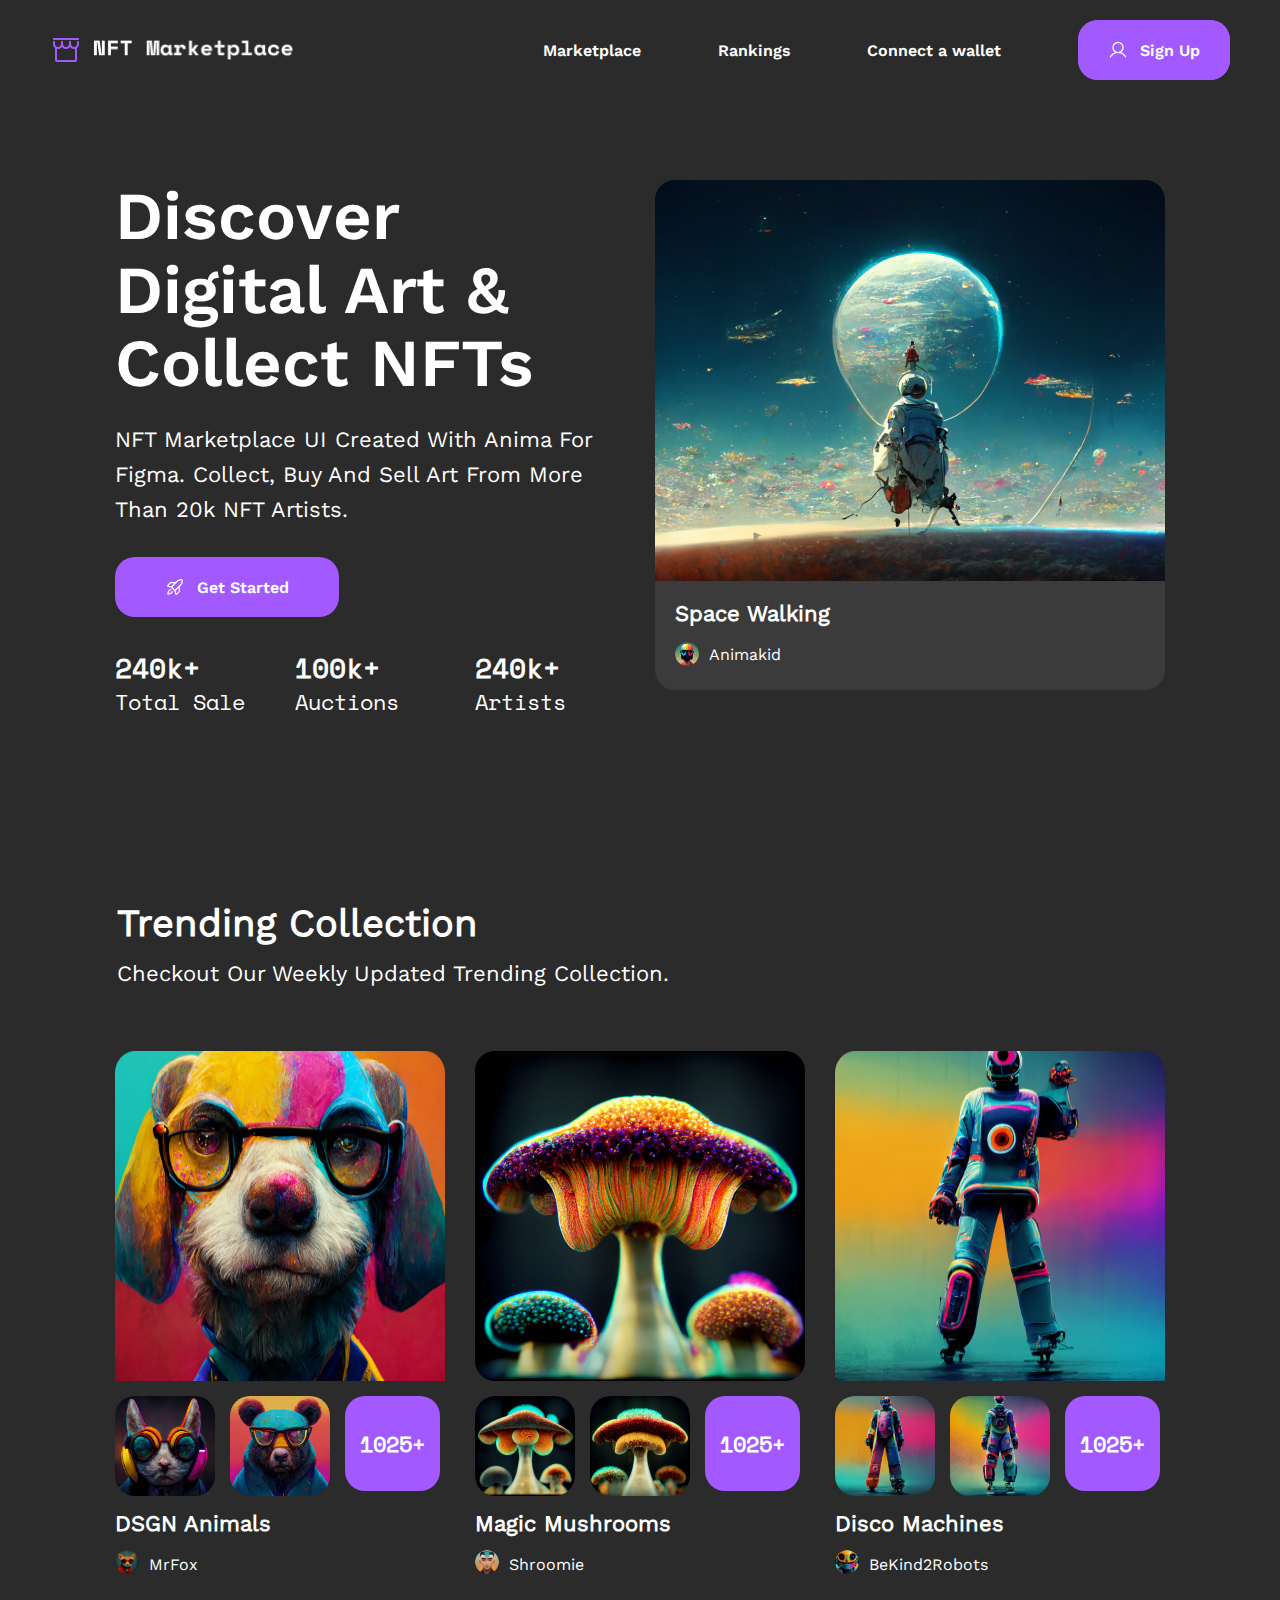
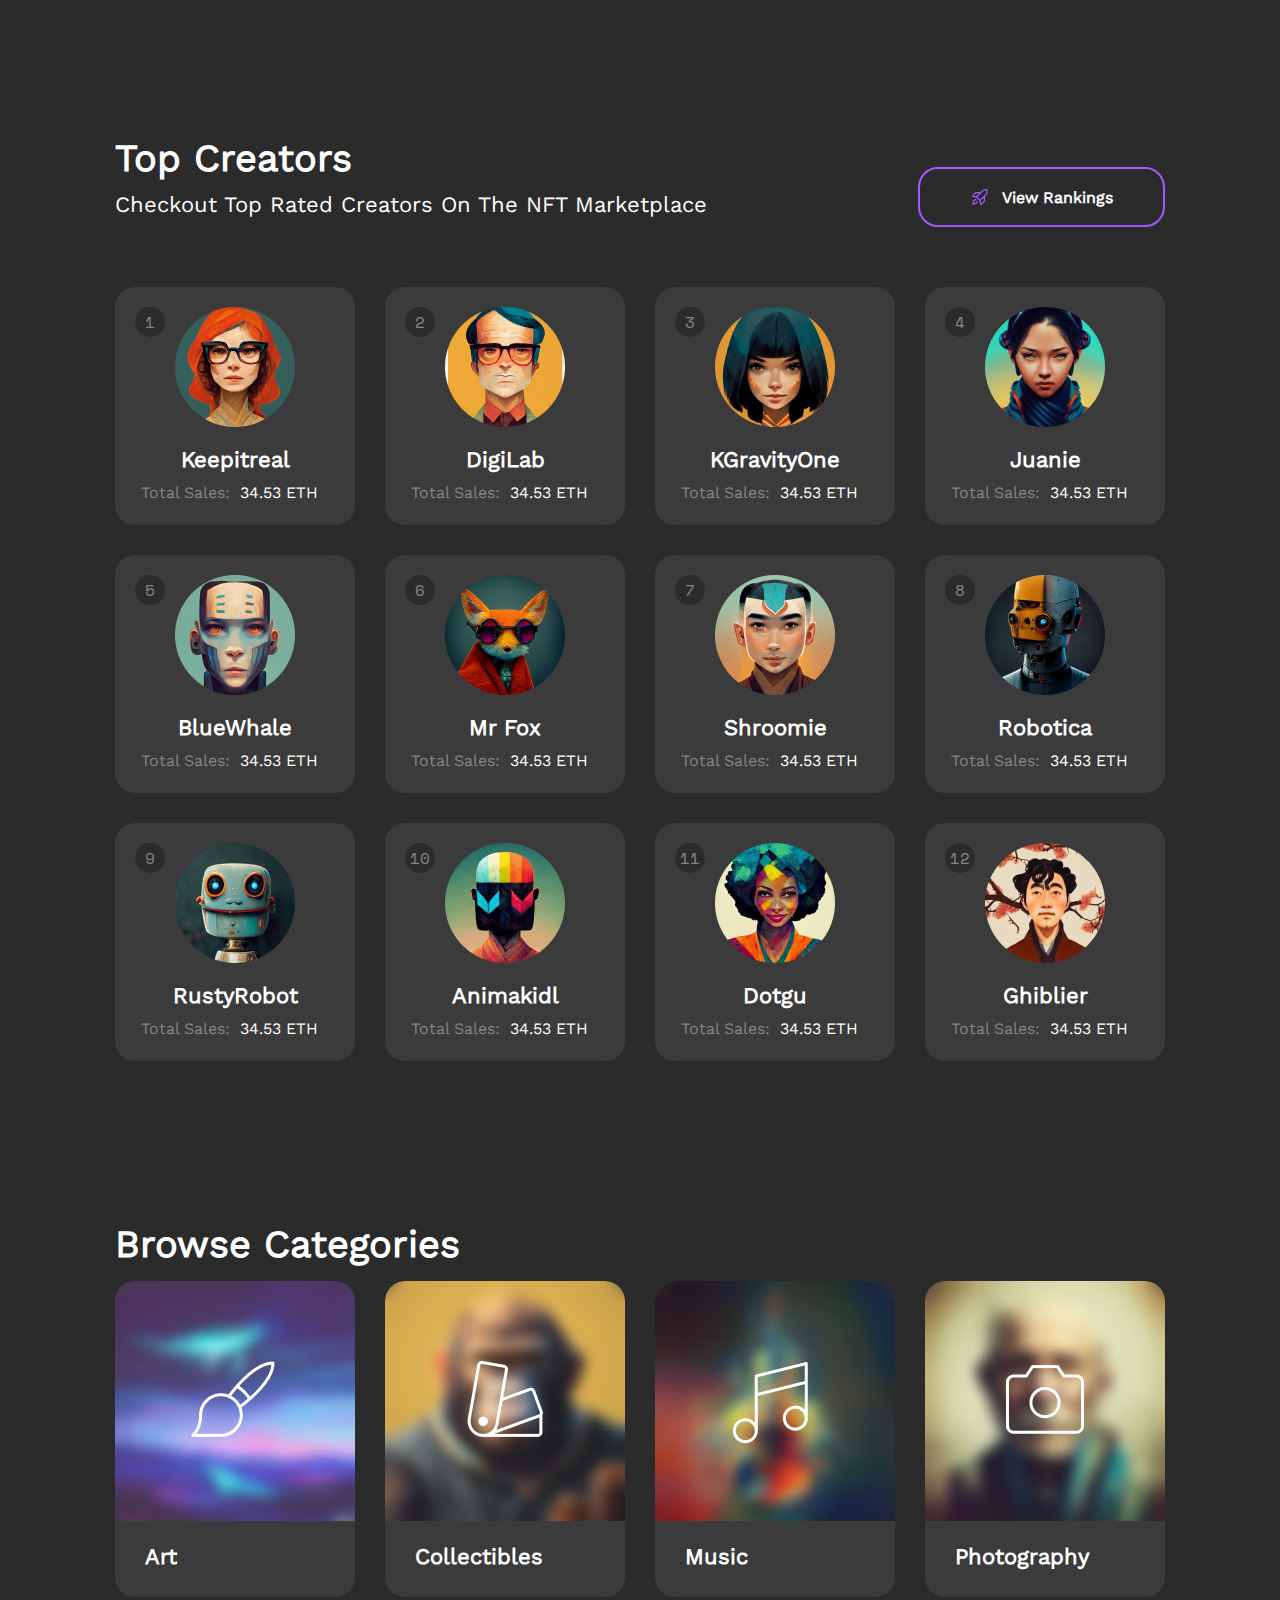
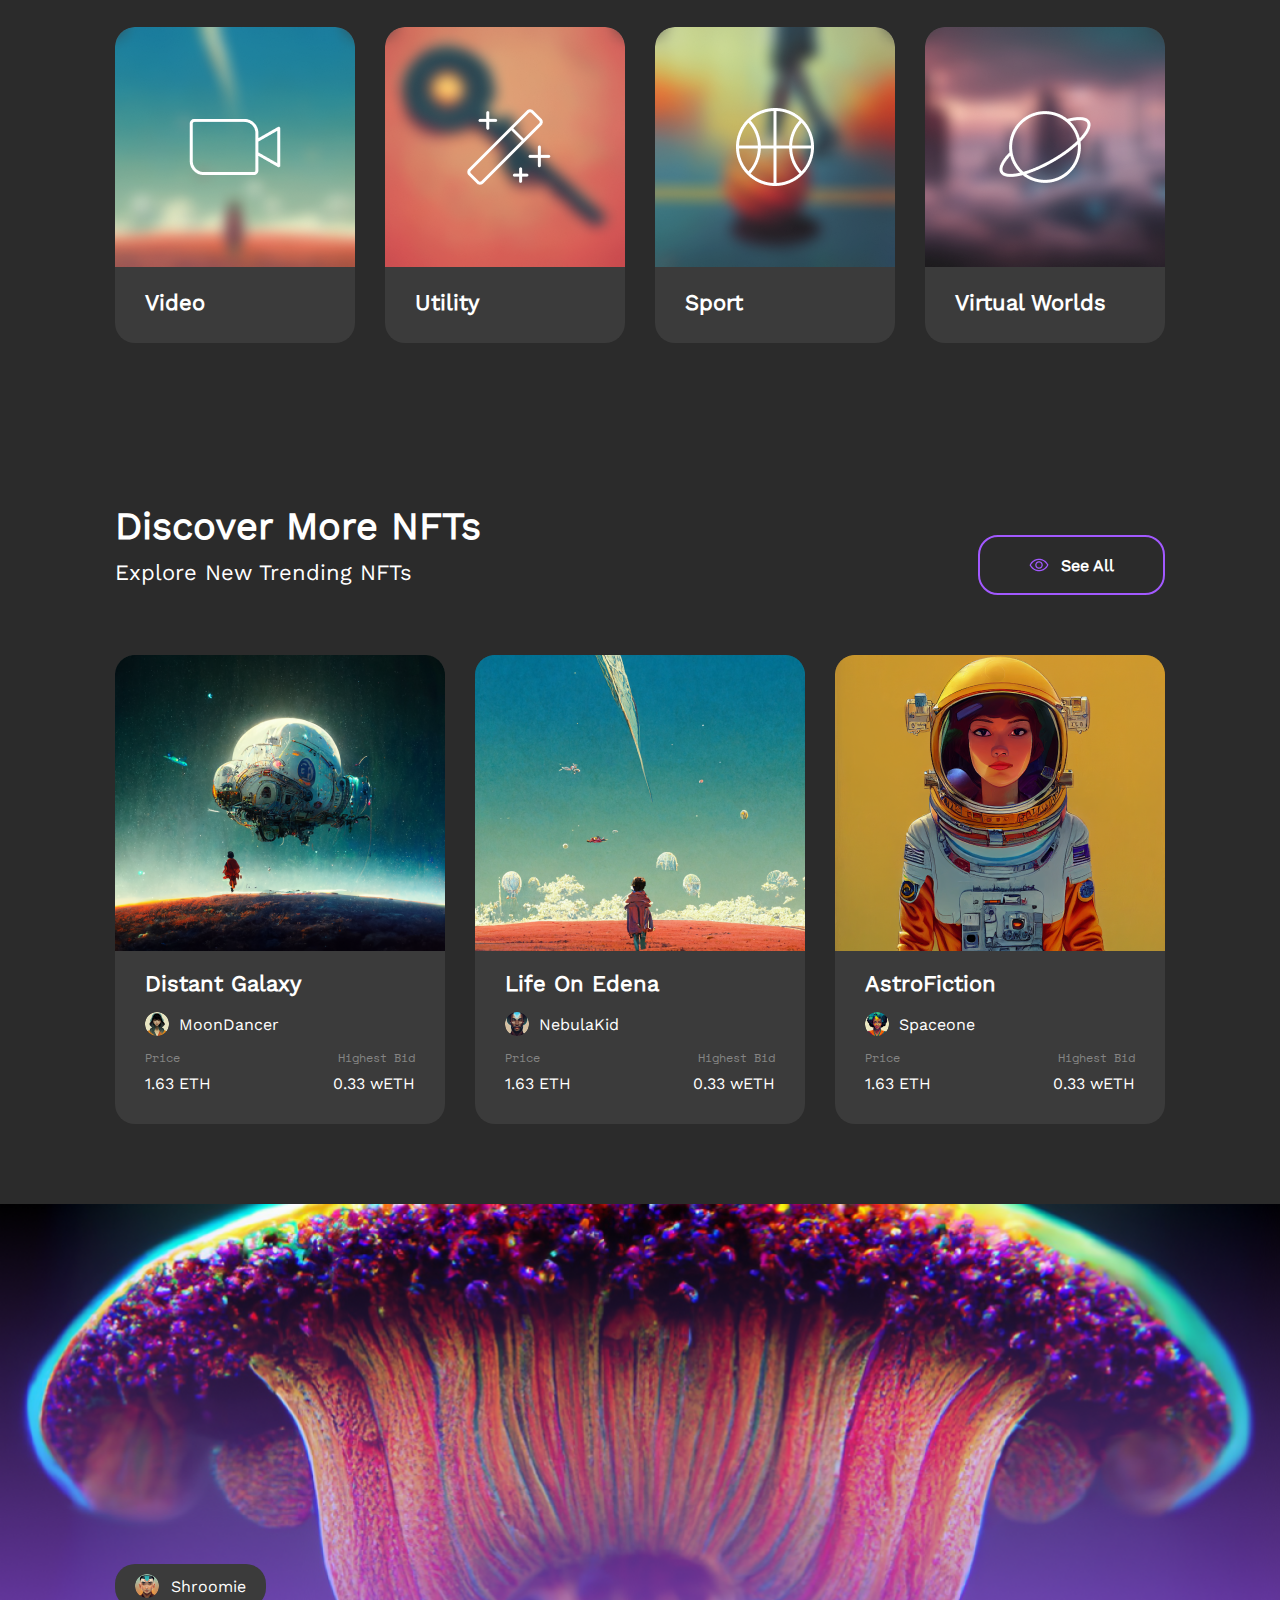
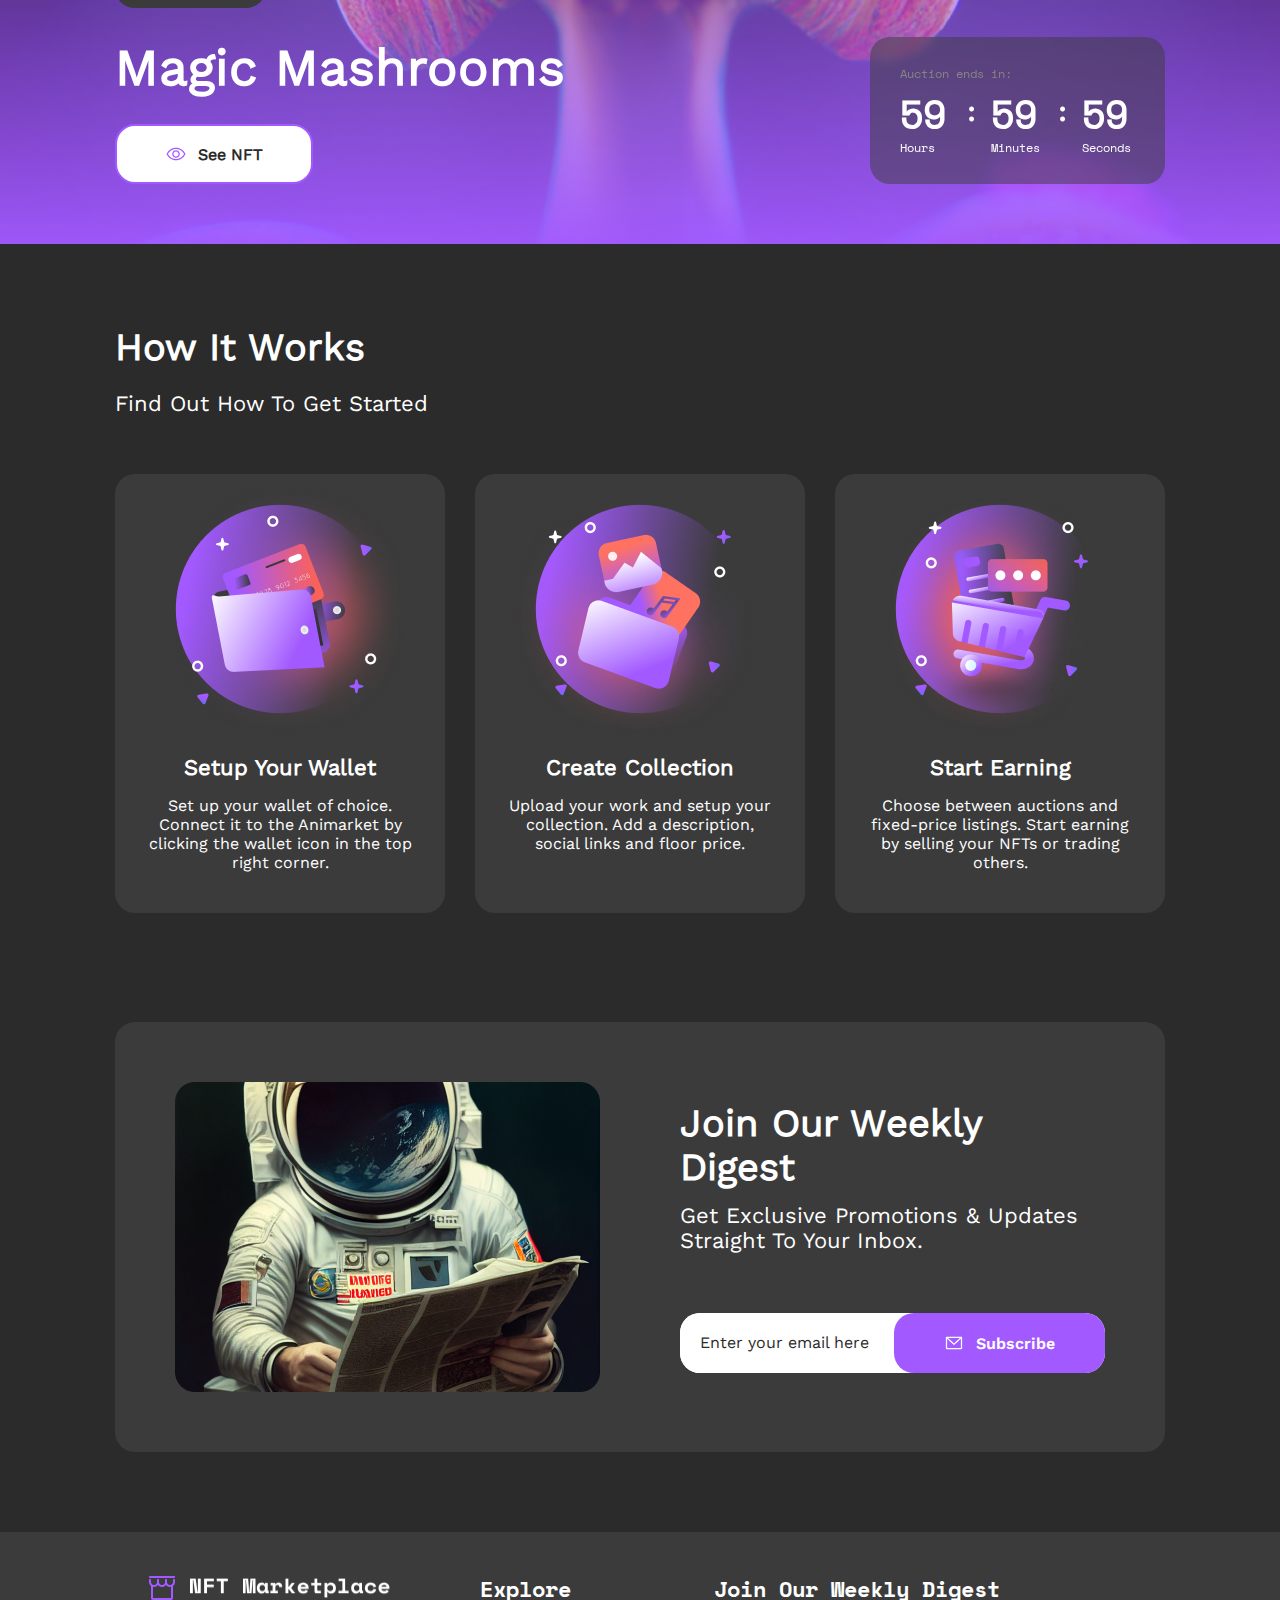
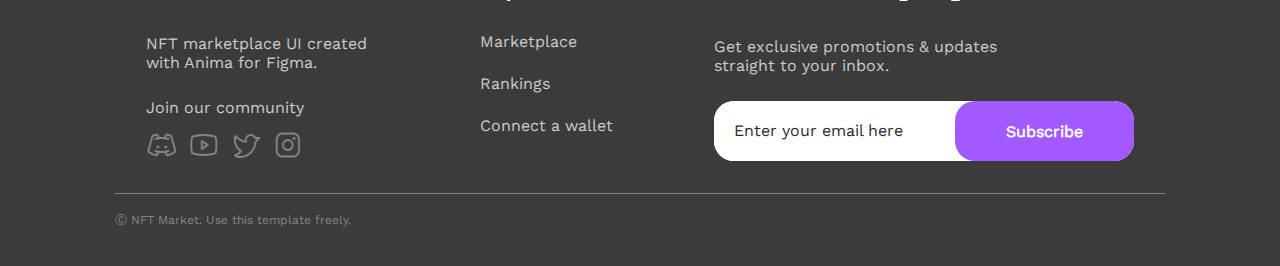
==== commit a57e41ee: "Update index.html" ====
--- a/index.html
+++ b/index.html
@@ -250,7 +250,7 @@
                     </div>
                 </a>
                 <!--section 3  card 4-->
-                <a class="desk_section_3_card">
+                <a class="desk_section_3_card" href="artist.html">
                     <div class="section_3_image_and_namber">
                         <div class="section_3_number_box">
                             <p class="section_3_number_box_style">4</p>
@@ -272,7 +272,7 @@
                     </div>
                 </a>
                 <!--section 3  card 5-->
-                <a class="desk_section_3_card">
+                <a class="desk_section_3_card" href="artist.html">
                     <div class="section_3_image_and_namber">
                         <div class="section_3_number_box">
                             <p class="section_3_number_box_style">5</p>
@@ -884,4 +884,4 @@
     </div>
     <!--last part end-->
 </body>
-</html>+</html>
